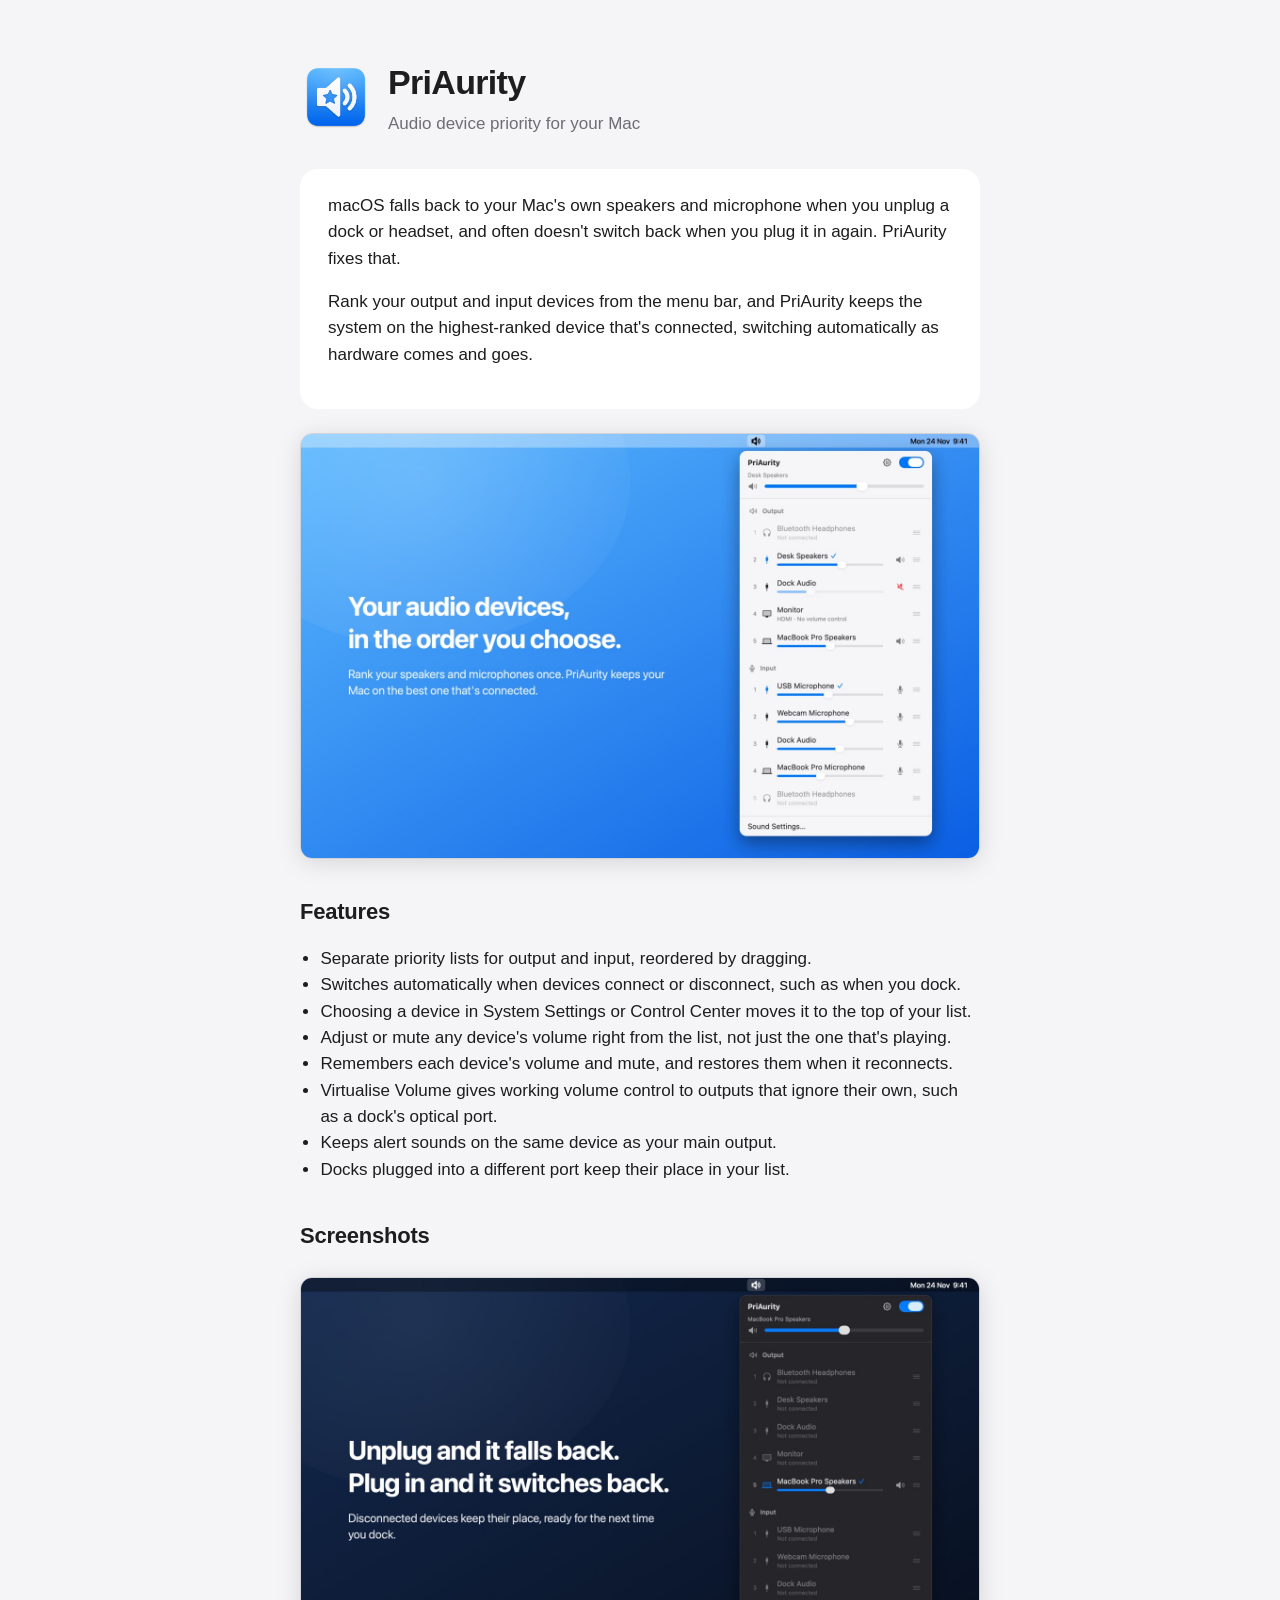
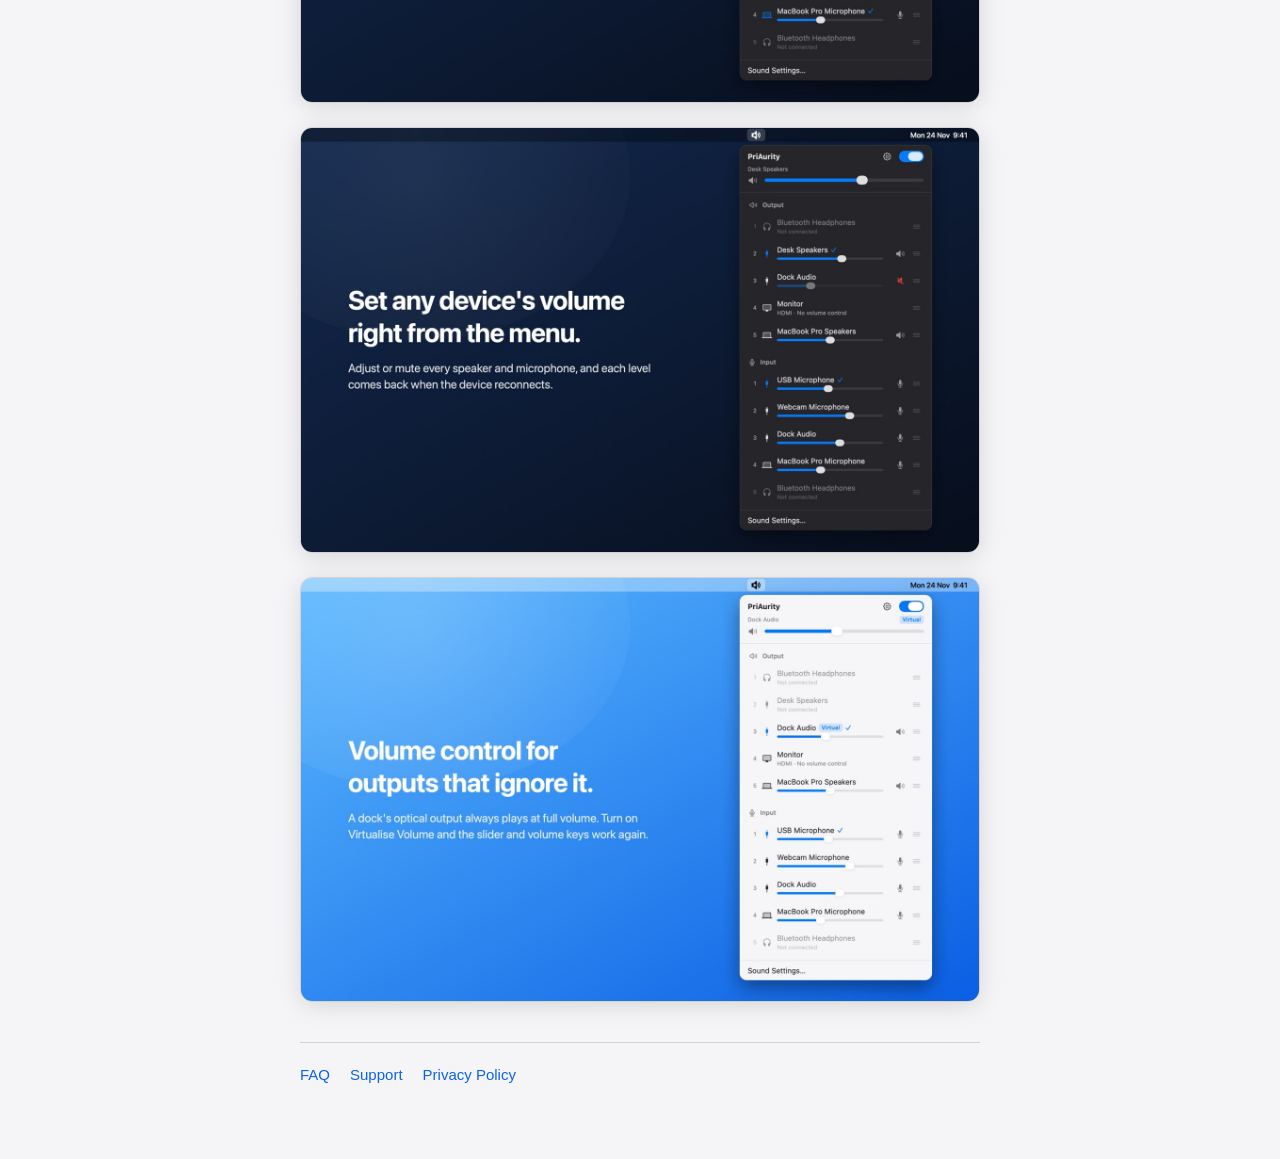
==== index.html @ cf870fe0 "Version the stylesheet link so browsers fetch the new styles" ====
<!doctype html>
<html lang="en">
<head>
  <meta charset="utf-8">
  <meta name="viewport" content="width=device-width, initial-scale=1">
  <title>PriAurity</title>
  <meta name="description" content="PriAurity keeps your preferred audio input and output devices selected on your Mac.">
  <link rel="icon" href="icon.png">
  <link rel="stylesheet" href="style.css?v=2">
</head>
<body>
<main>
  <header class="app">
    <img src="icon.png" alt="">
    <div>
      <h1>PriAurity</h1>
      <p>Audio device priority for your Mac</p>
    </div>
  </header>

  <div class="card">
    <p>macOS falls back to your Mac's own speakers and microphone when you unplug a dock or
      headset, and often doesn't switch back when you plug it in again. PriAurity fixes that.</p>
    <p>Rank your output and input devices from the menu bar, and PriAurity keeps the system on the
      highest-ranked device that's connected, switching automatically as hardware comes and goes.</p>
  </div>

  <figure class="shot">
    <img src="screenshots/1-priority.jpg" width="1440" height="900"
      alt="The PriAurity menu open from the menu bar, with ranked Output and Input lists. Desk Speakers are in use; disconnected Bluetooth Headphones keep their place at the top.">
  </figure>

  <h2>Features</h2>
  <ul>
    <li>Separate priority lists for output and input, reordered by dragging.</li>
    <li>Switches automatically when devices connect or disconnect, such as when you dock.</li>
    <li>Choosing a device in System Settings or Control Center moves it to the top of your list.</li>
    <li>Adjust or mute any device's volume right from the list, not just the one that's playing.</li>
    <li>Remembers each device's volume and mute, and restores them when it reconnects.</li>
    <li>Virtualise Volume gives working volume control to outputs that ignore their own, such as a
      dock's optical port.</li>
    <li>Keeps alert sounds on the same device as your main output.</li>
    <li>Docks plugged into a different port keep their place in your list.</li>
  </ul>

  <h2>Screenshots</h2>
  <figure class="shot">
    <img src="screenshots/2-dock.jpg" width="1440" height="900" loading="lazy"
      alt="The PriAurity menu after undocking: the dock's devices show as not connected and the MacBook's own speakers and microphone are in use.">
  </figure>
  <figure class="shot">
    <img src="screenshots/3-volume.jpg" width="1440" height="900" loading="lazy"
      alt="The PriAurity menu showing a volume slider and mute button for every speaker and microphone, with one device muted.">
  </figure>
  <figure class="shot">
    <img src="screenshots/4-virtual.jpg" width="1440" height="900" loading="lazy"
      alt="The PriAurity menu with Dock Audio as the output, marked Virtual, with working volume sliders.">
  </figure>

  <nav>
    <a href="faq/">FAQ</a>
    <a href="support/">Support</a>
    <a href="privacy/">Privacy Policy</a>
  </nav>
</main>
</body>
</html>
---- style.css ----
:root {
  --bg: #f5f5f7;
  --card: #ffffff;
  --text: #1d1d1f;
  --muted: #6e6e73;
  --accent: #0a63eb;
  --rule: #d2d2d7;
}
@media (prefers-color-scheme: dark) {
  :root {
    --bg: #111113;
    --card: #1c1c1e;
    --text: #f5f5f7;
    --muted: #a1a1a6;
    --accent: #4fb2ff;
    --rule: #38383a;
  }
}
* { box-sizing: border-box; }
body {
  margin: 0;
  background: var(--bg);
  color: var(--text);
  font: 17px/1.55 -apple-system, BlinkMacSystemFont, "SF Pro Text", "Helvetica Neue", Arial, sans-serif;
}
main { max-width: 720px; margin: 0 auto; padding: 56px 20px 72px; }
header.app { display: flex; align-items: center; gap: 16px; margin-bottom: 32px; }
header.app img { width: 72px; height: 72px; }
header.app h1 { margin: 0; font-size: 34px; letter-spacing: -0.02em; }
header.app p { margin: 2px 0 0; color: var(--muted); }
h2 { font-size: 22px; margin: 36px 0 8px; letter-spacing: -0.01em; }
h3 { font-size: 17px; margin: 24px 0 4px; }
p, li { color: var(--text); }
.muted { color: var(--muted); }
a { color: var(--accent); text-decoration: none; }
a:hover { text-decoration: underline; }
.card { background: var(--card); border-radius: 18px; padding: 24px 28px; margin: 20px 0; }
.card > :first-child { margin-top: 0; }
nav { display: flex; gap: 20px; margin-top: 40px; padding-top: 20px; border-top: 1px solid var(--rule); font-size: 15px; }
ul { padding-left: 1.2em; }
.button {
  display: inline-block; background: var(--accent); color: #fff; padding: 10px 18px;
  border-radius: 999px; font-weight: 600;
}
.button:hover { text-decoration: none; opacity: 0.9; }
details {
  background: var(--card); border-radius: 14px; margin: 10px 0; padding: 0 20px;
}
summary {
  cursor: pointer; font-weight: 600; padding: 16px 0; list-style: none; position: relative; padding-right: 28px;
}
summary::-webkit-details-marker { display: none; }
summary::after {
  content: "+"; position: absolute; right: 0; top: 50%; transform: translateY(-50%);
  color: var(--muted); font-size: 22px; font-weight: 400;
}
details[open] summary::after { content: "−"; }
details > p:last-child { padding-bottom: 16px; margin-bottom: 0; }
details > p:first-of-type { margin-top: 0; }
code { font: 14px ui-monospace, SFMono-Regular, Menlo, monospace; background: var(--bg); padding: 2px 6px; border-radius: 6px; }
figure.shot { margin: 24px 0; }
figure.shot img {
  display: block; width: 100%; height: auto; border-radius: 12px;
  border: 1px solid var(--rule); box-shadow: 0 4px 24px rgba(0, 0, 0, 0.12);
}
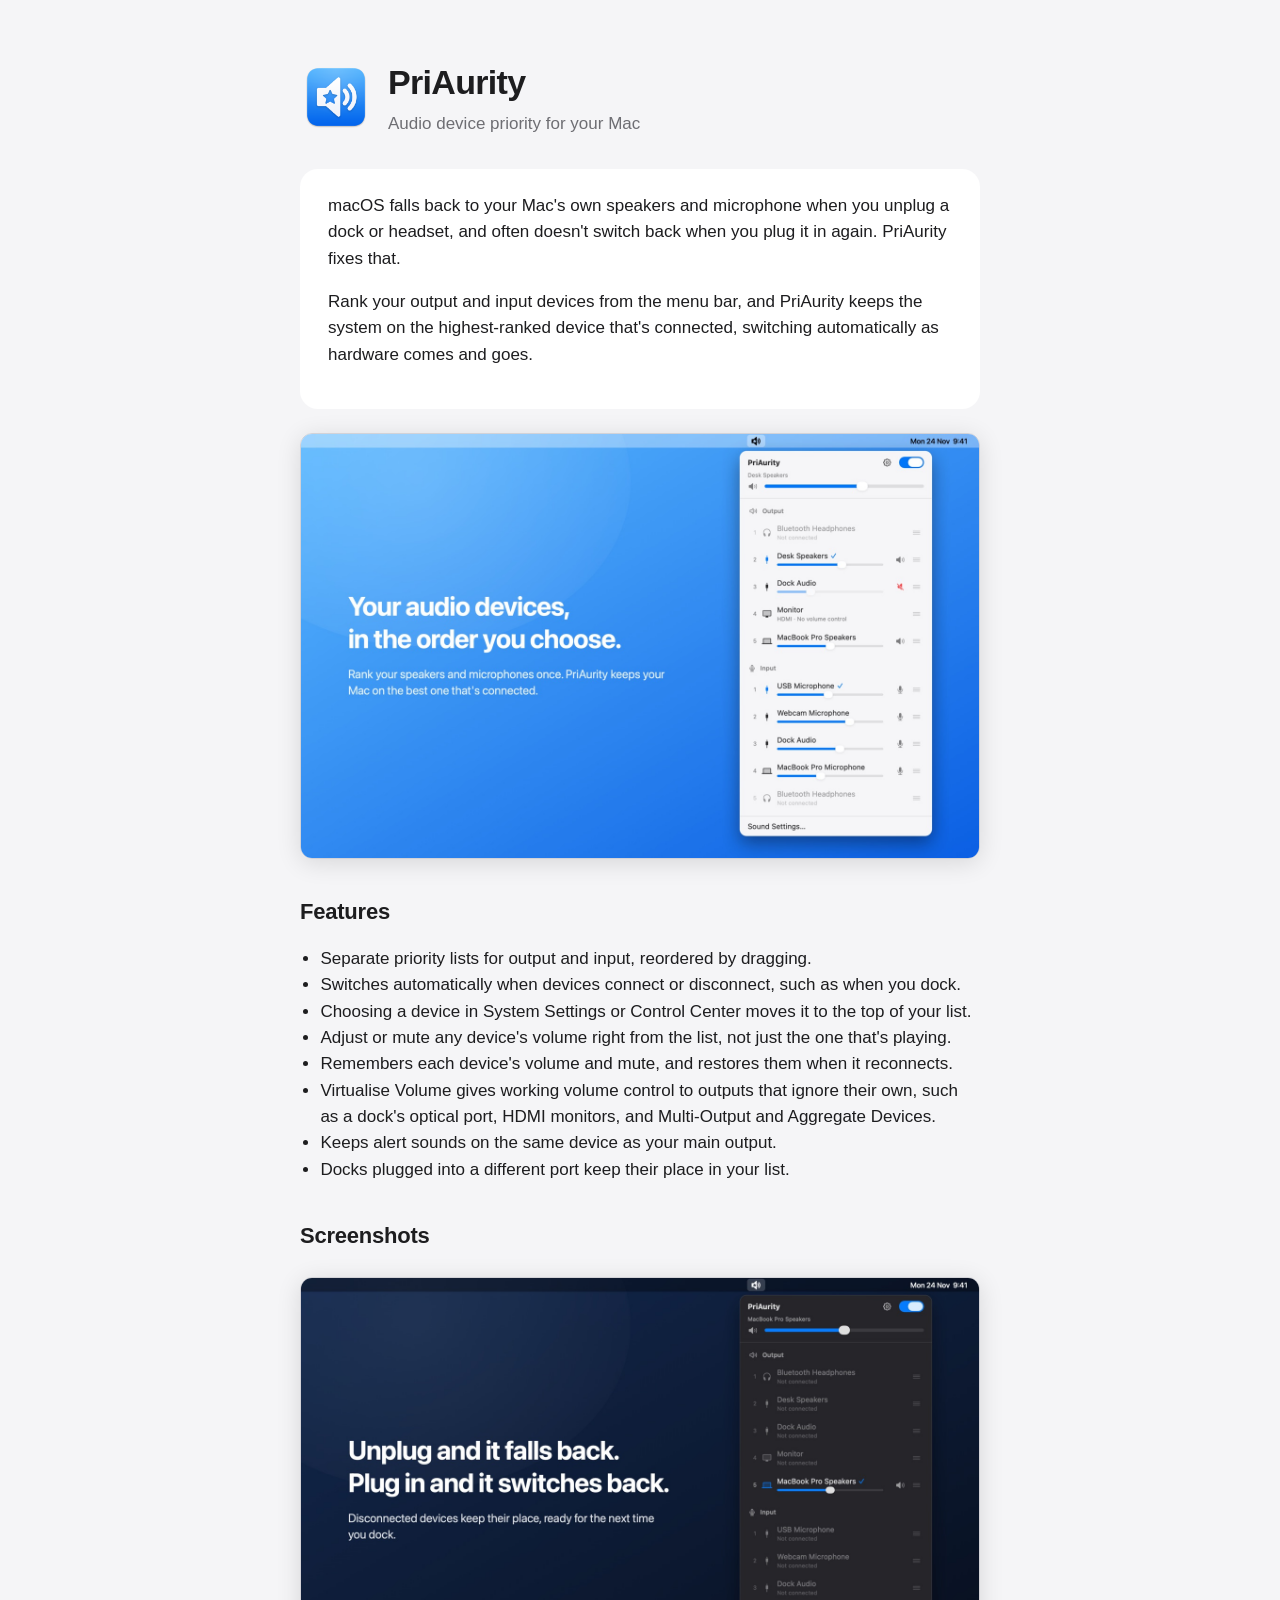
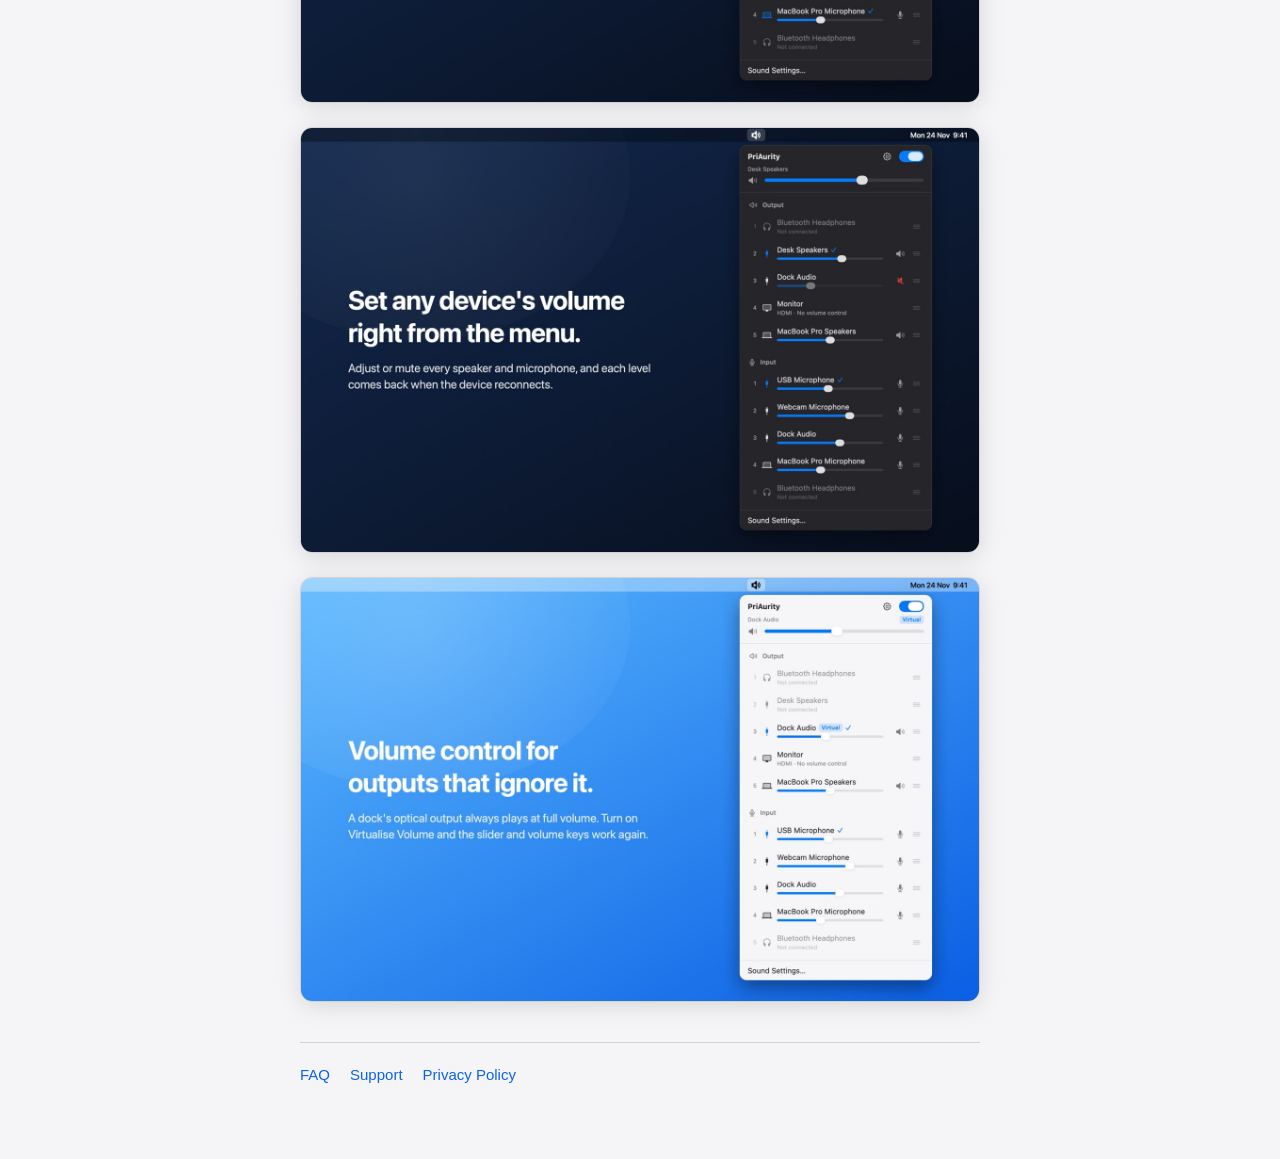
==== commit ecbf5dea: "Home page: Virtualise Volume covers monitors and aggregate devices" ====
--- a/index.html
+++ b/index.html
@@ -38,7 +38,7 @@
     <li>Adjust or mute any device's volume right from the list, not just the one that's playing.</li>
     <li>Remembers each device's volume and mute, and restores them when it reconnects.</li>
     <li>Virtualise Volume gives working volume control to outputs that ignore their own, such as a
-      dock's optical port.</li>
+      dock's optical port, HDMI monitors, and Multi-Output and Aggregate Devices.</li>
     <li>Keeps alert sounds on the same device as your main output.</li>
     <li>Docks plugged into a different port keep their place in your list.</li>
   </ul>
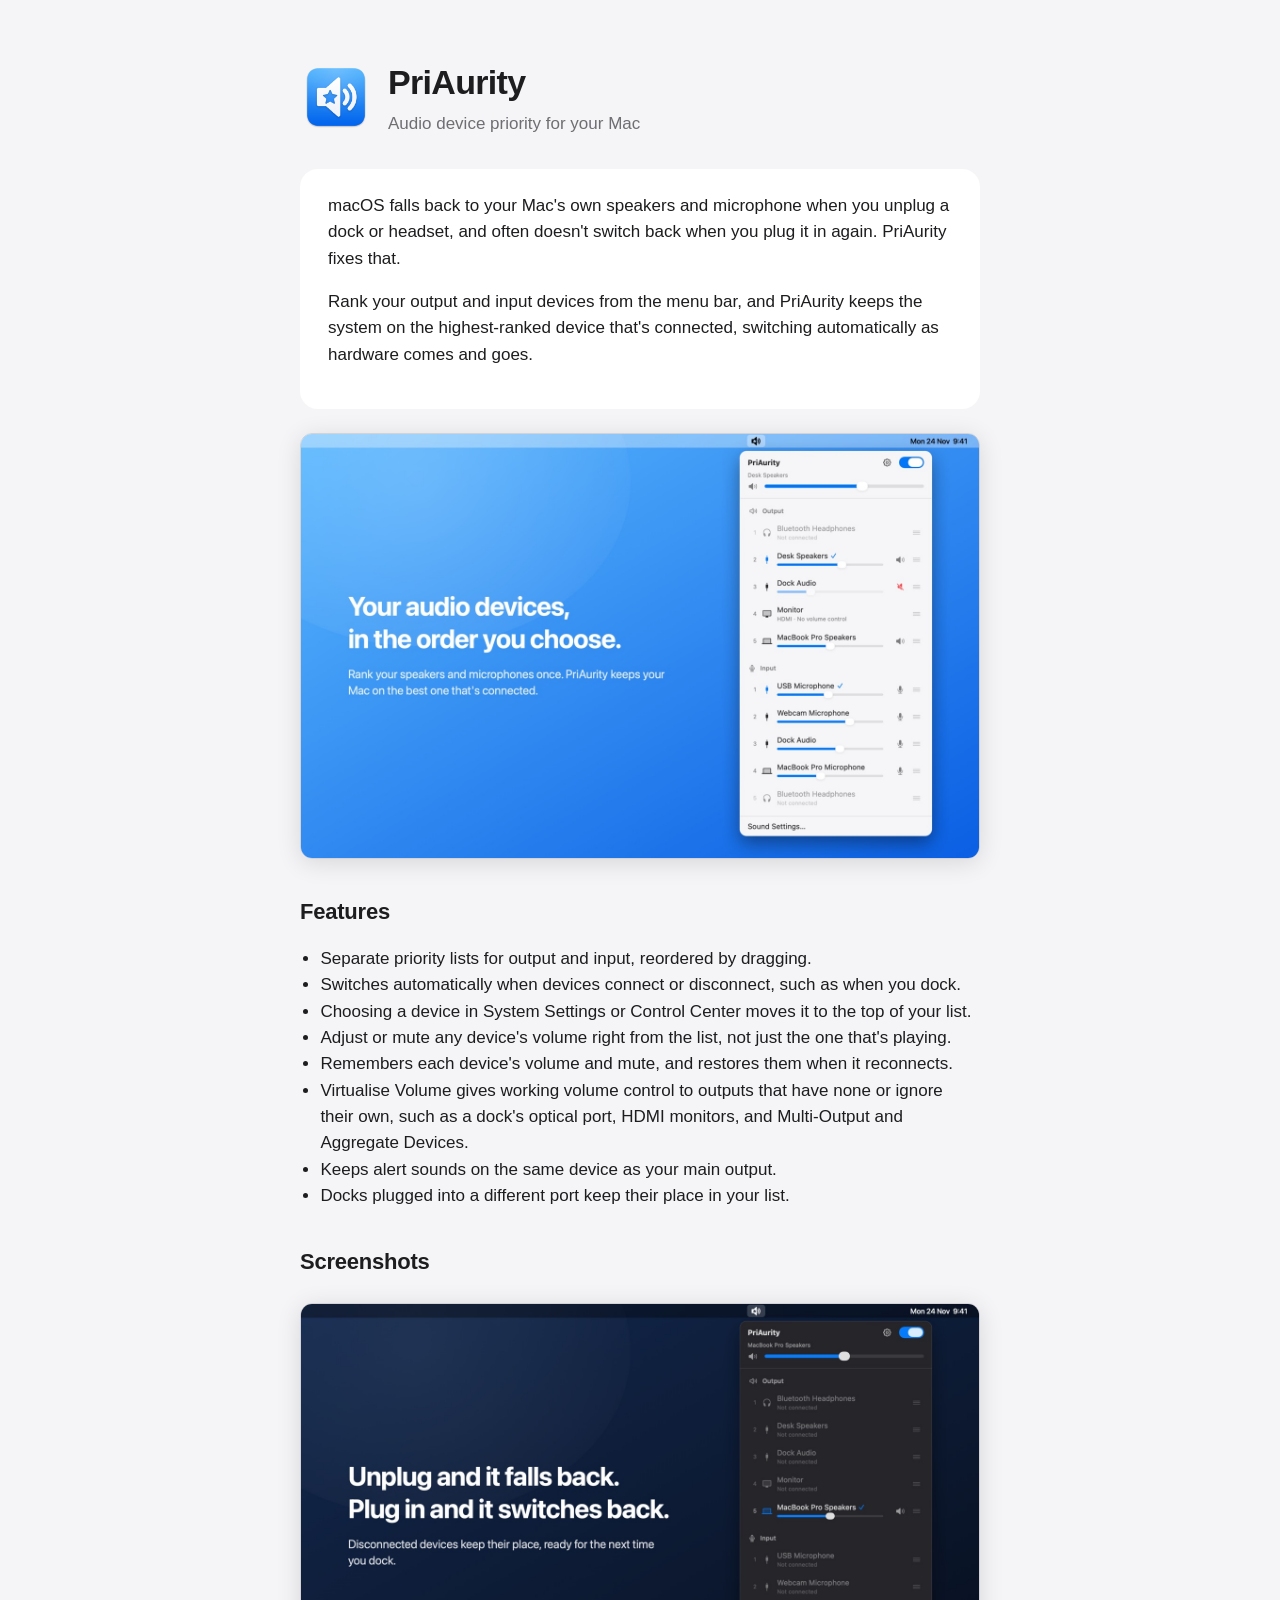
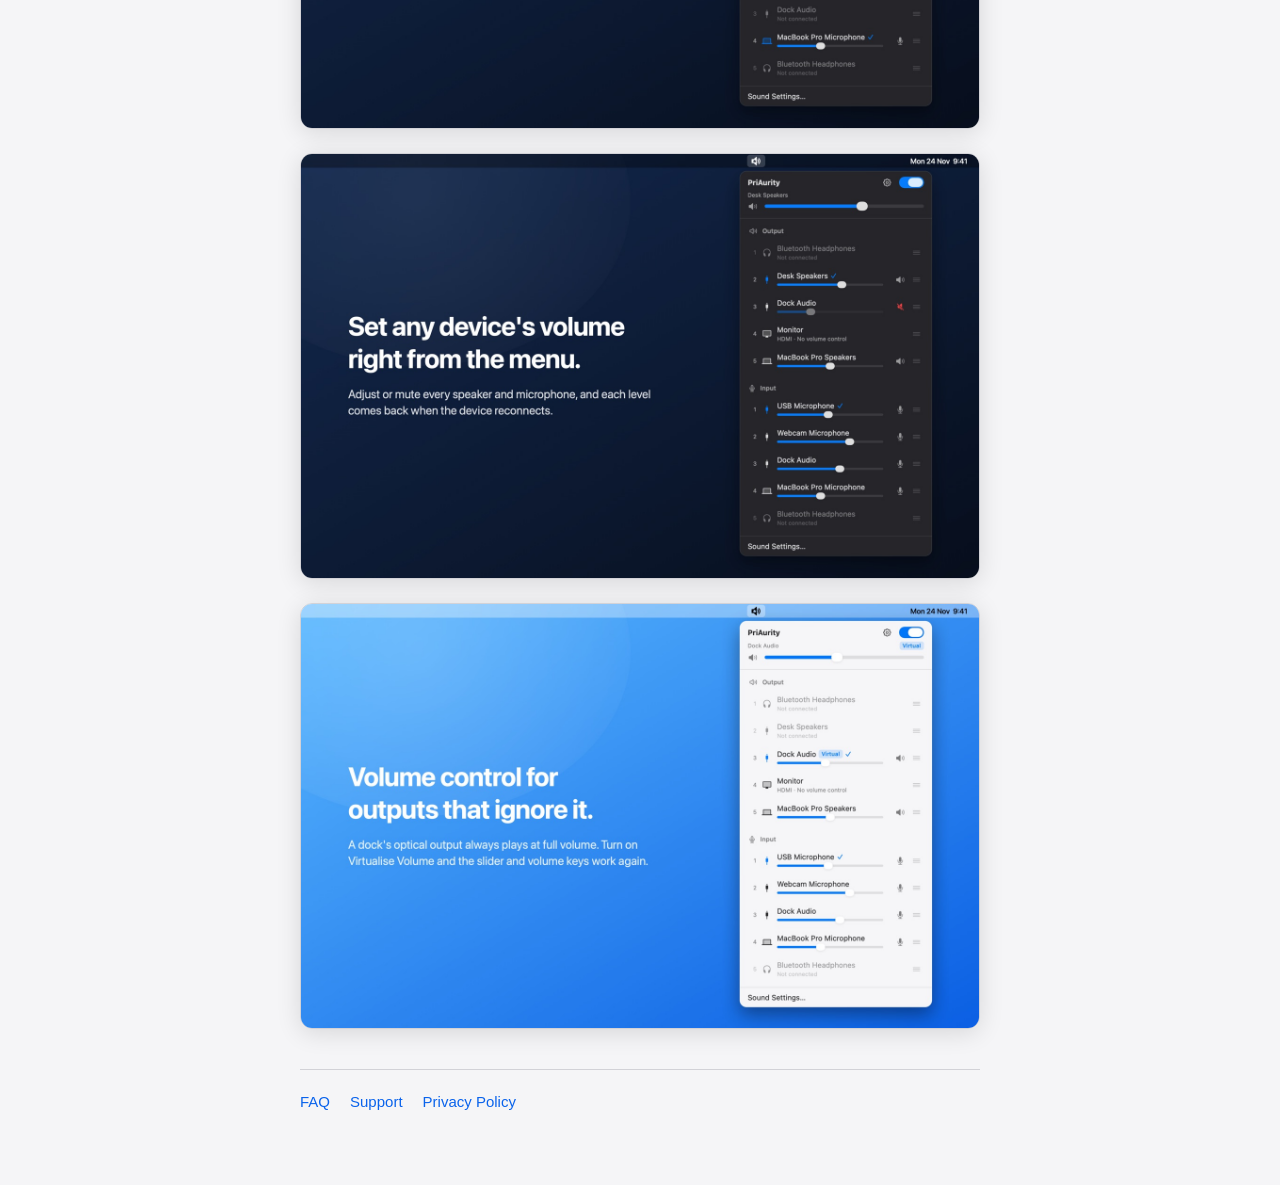
==== commit 5a4a03bd: "Home page: 'have none or ignore their own'" ====
--- a/index.html
+++ b/index.html
@@ -37,7 +37,7 @@
     <li>Choosing a device in System Settings or Control Center moves it to the top of your list.</li>
     <li>Adjust or mute any device's volume right from the list, not just the one that's playing.</li>
     <li>Remembers each device's volume and mute, and restores them when it reconnects.</li>
-    <li>Virtualise Volume gives working volume control to outputs that ignore their own, such as a
+    <li>Virtualise Volume gives working volume control to outputs that have none or ignore their own, such as a
       dock's optical port, HDMI monitors, and Multi-Output and Aggregate Devices.</li>
     <li>Keeps alert sounds on the same device as your main output.</li>
     <li>Docks plugged into a different port keep their place in your list.</li>
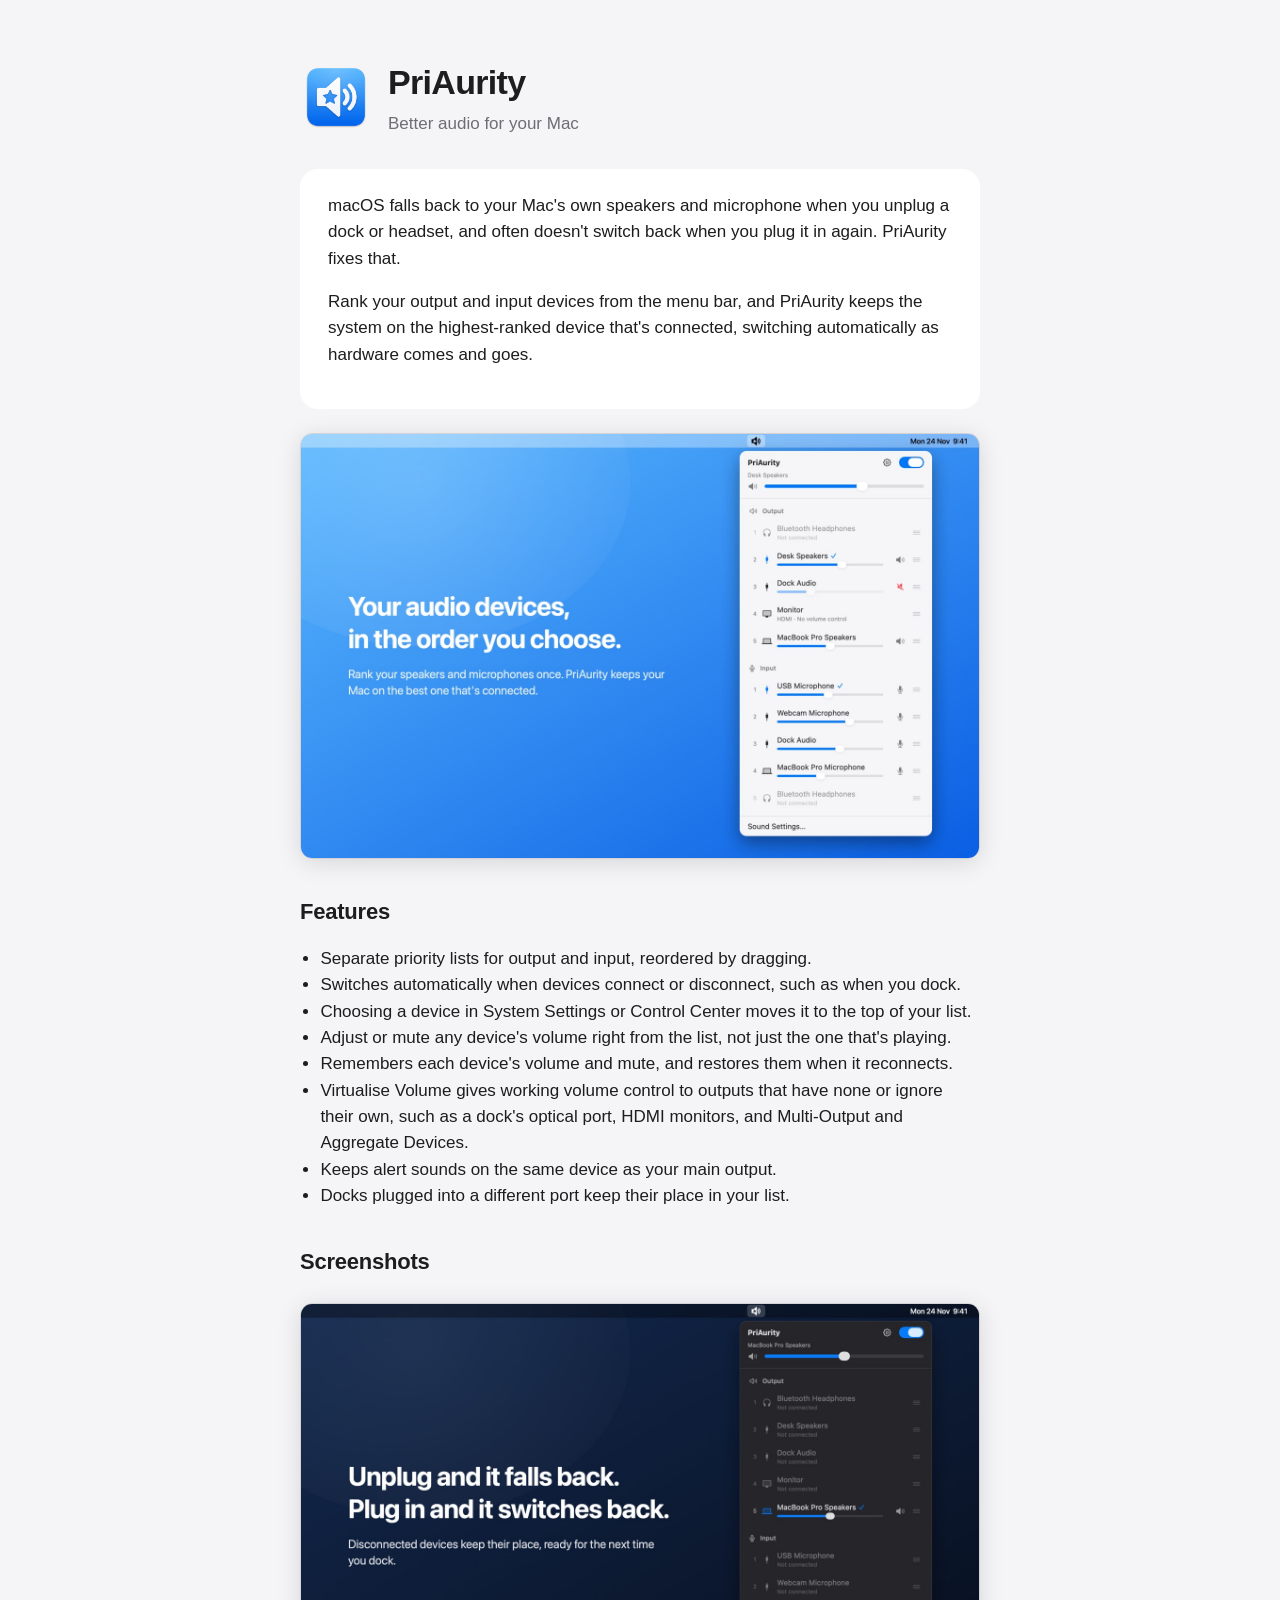
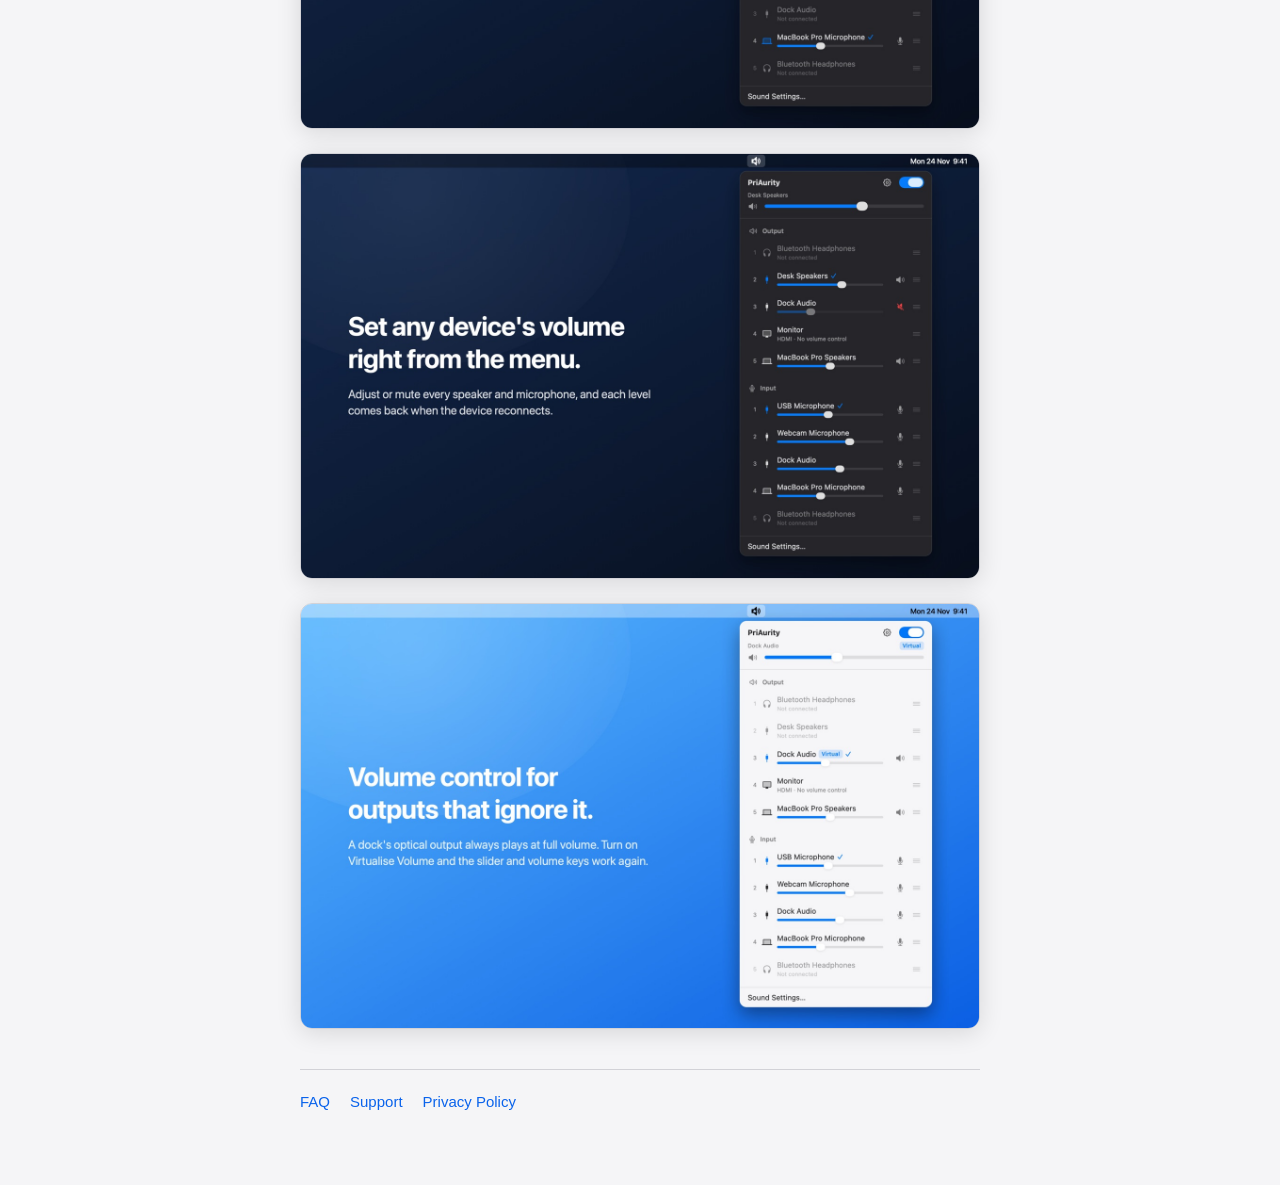
==== commit 164dbc9d: "Home page: 'Better audio for your Mac'" ====
--- a/index.html
+++ b/index.html
@@ -14,7 +14,7 @@
     <img src="icon.png" alt="">
     <div>
       <h1>PriAurity</h1>
-      <p>Audio device priority for your Mac</p>
+      <p>Better audio for your Mac</p>
     </div>
   </header>
 
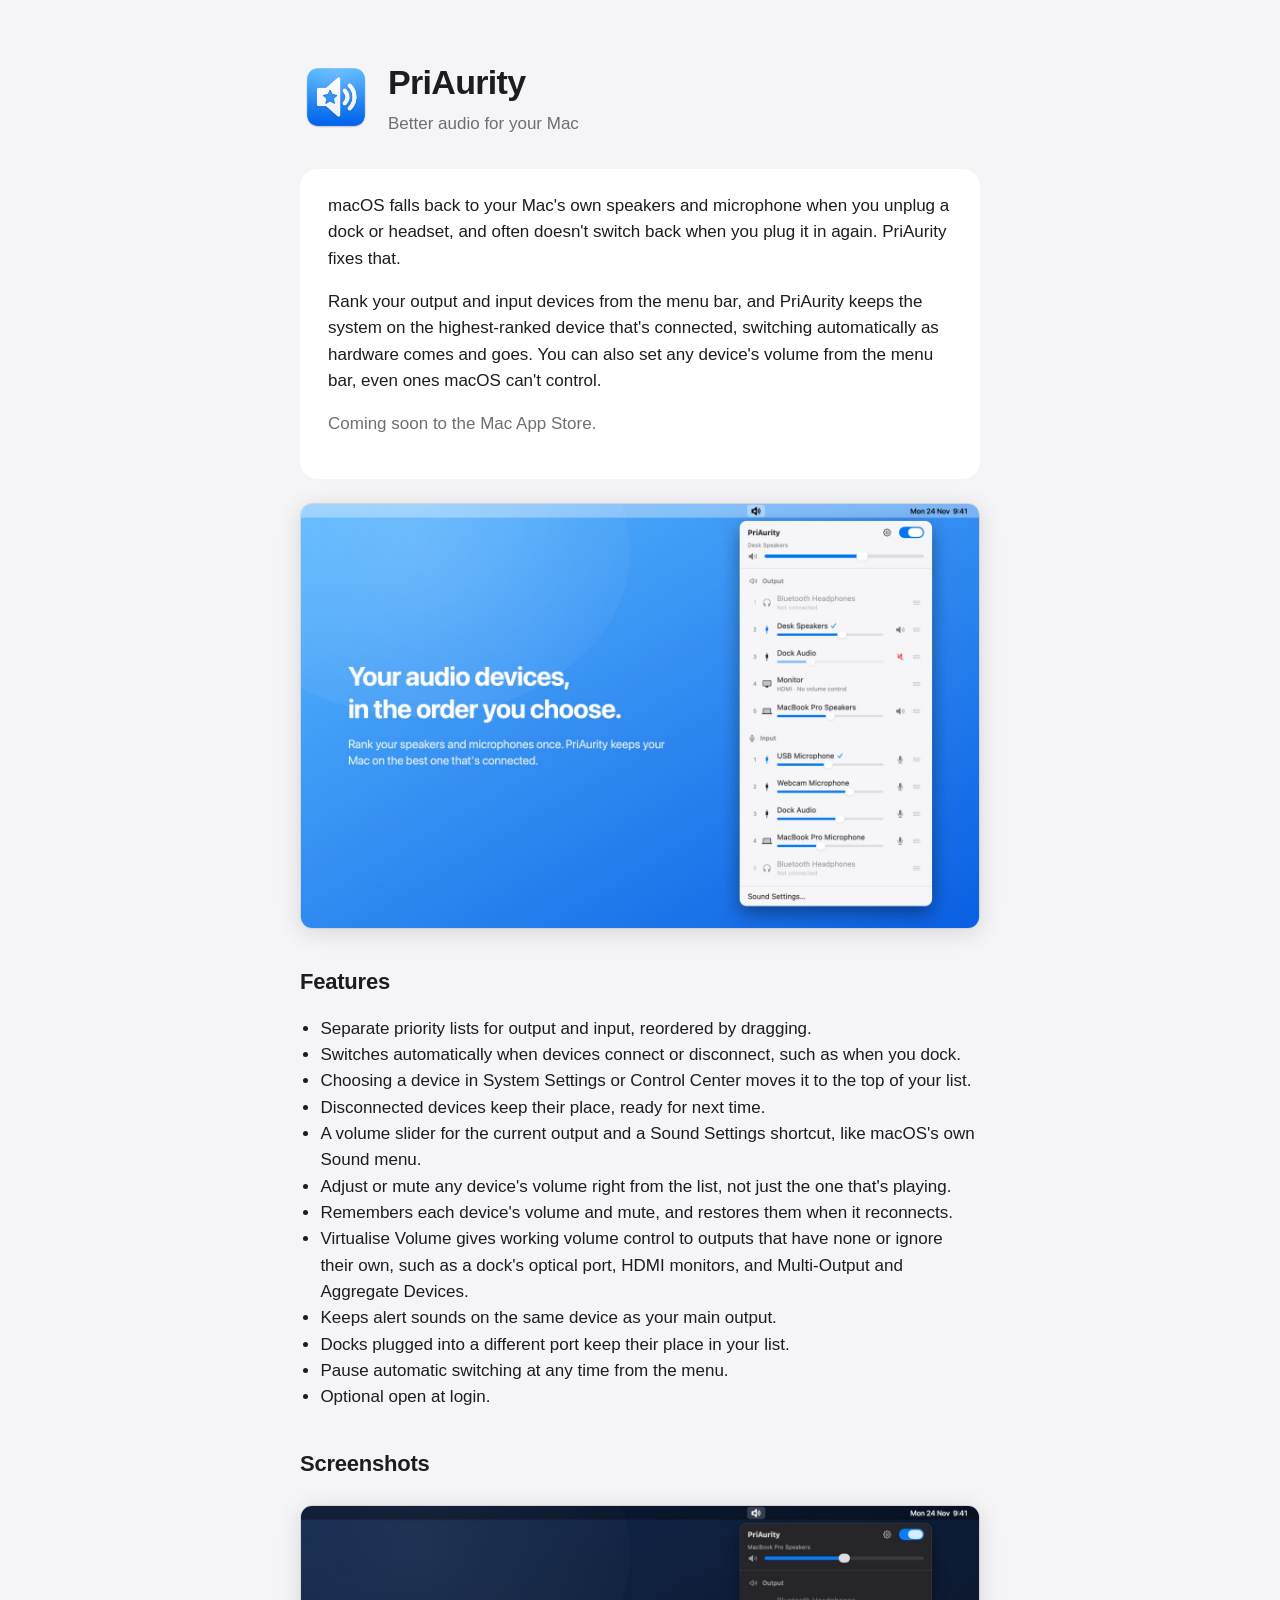
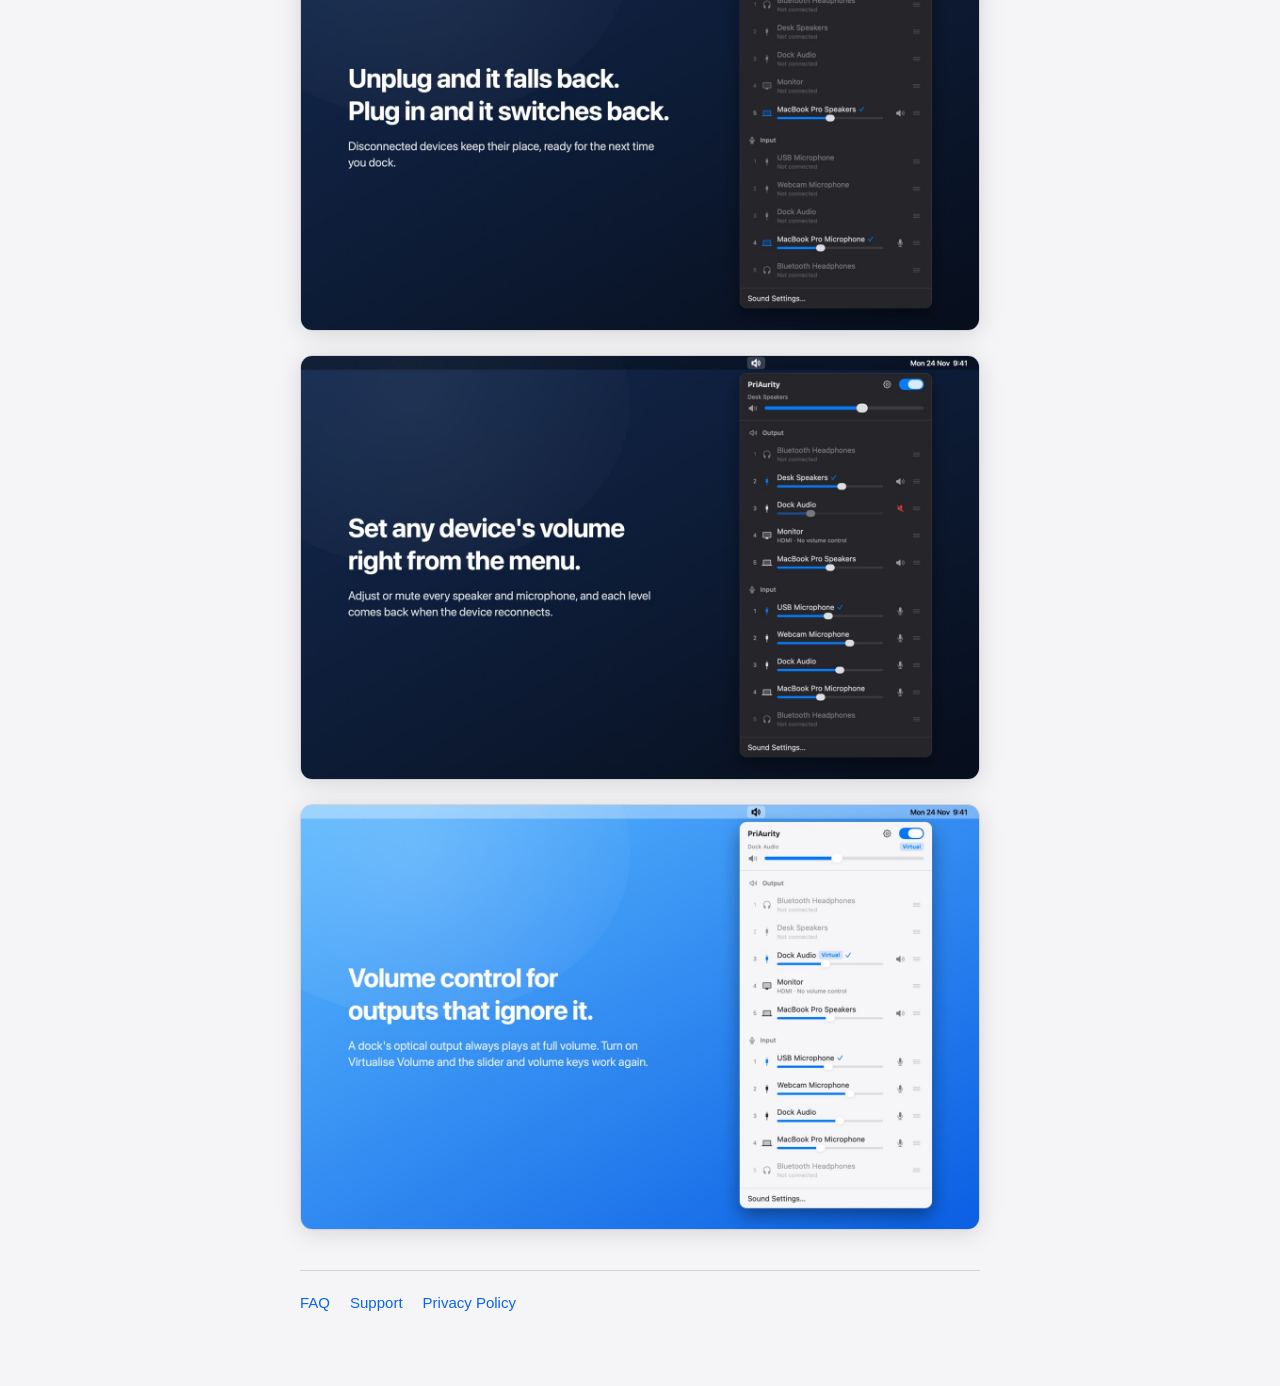
==== commit e4049dd9: "Site: match the App Store listing (name, features, settings in the cog menu)" ====
--- a/index.html
+++ b/index.html
@@ -3,8 +3,8 @@
 <head>
   <meta charset="utf-8">
   <meta name="viewport" content="width=device-width, initial-scale=1">
-  <title>PriAurity</title>
-  <meta name="description" content="PriAurity keeps your preferred audio input and output devices selected on your Mac.">
+  <title>PriAurity: Better Audio for your Mac</title>
+  <meta name="description" content="Your Mac switches to your favourite speakers and mic whenever you dock, plug in or unplug. Set any device's volume from the menu bar, even ones macOS can't control.">
   <link rel="icon" href="icon.png">
   <link rel="stylesheet" href="style.css?v=2">
 </head>
@@ -22,7 +22,9 @@
     <p>macOS falls back to your Mac's own speakers and microphone when you unplug a dock or
       headset, and often doesn't switch back when you plug it in again. PriAurity fixes that.</p>
     <p>Rank your output and input devices from the menu bar, and PriAurity keeps the system on the
-      highest-ranked device that's connected, switching automatically as hardware comes and goes.</p>
+      highest-ranked device that's connected, switching automatically as hardware comes and goes.
+      You can also set any device's volume from the menu bar, even ones macOS can't control.</p>
+    <p class="muted">Coming soon to the Mac App Store.</p>
   </div>
 
   <figure class="shot">
@@ -35,12 +37,17 @@
     <li>Separate priority lists for output and input, reordered by dragging.</li>
     <li>Switches automatically when devices connect or disconnect, such as when you dock.</li>
     <li>Choosing a device in System Settings or Control Center moves it to the top of your list.</li>
+    <li>Disconnected devices keep their place, ready for next time.</li>
+    <li>A volume slider for the current output and a Sound Settings shortcut, like macOS's own Sound
+      menu.</li>
     <li>Adjust or mute any device's volume right from the list, not just the one that's playing.</li>
     <li>Remembers each device's volume and mute, and restores them when it reconnects.</li>
     <li>Virtualise Volume gives working volume control to outputs that have none or ignore their own, such as a
       dock's optical port, HDMI monitors, and Multi-Output and Aggregate Devices.</li>
     <li>Keeps alert sounds on the same device as your main output.</li>
     <li>Docks plugged into a different port keep their place in your list.</li>
+    <li>Pause automatic switching at any time from the menu.</li>
+    <li>Optional open at login.</li>
   </ul>
 
   <h2>Screenshots</h2>
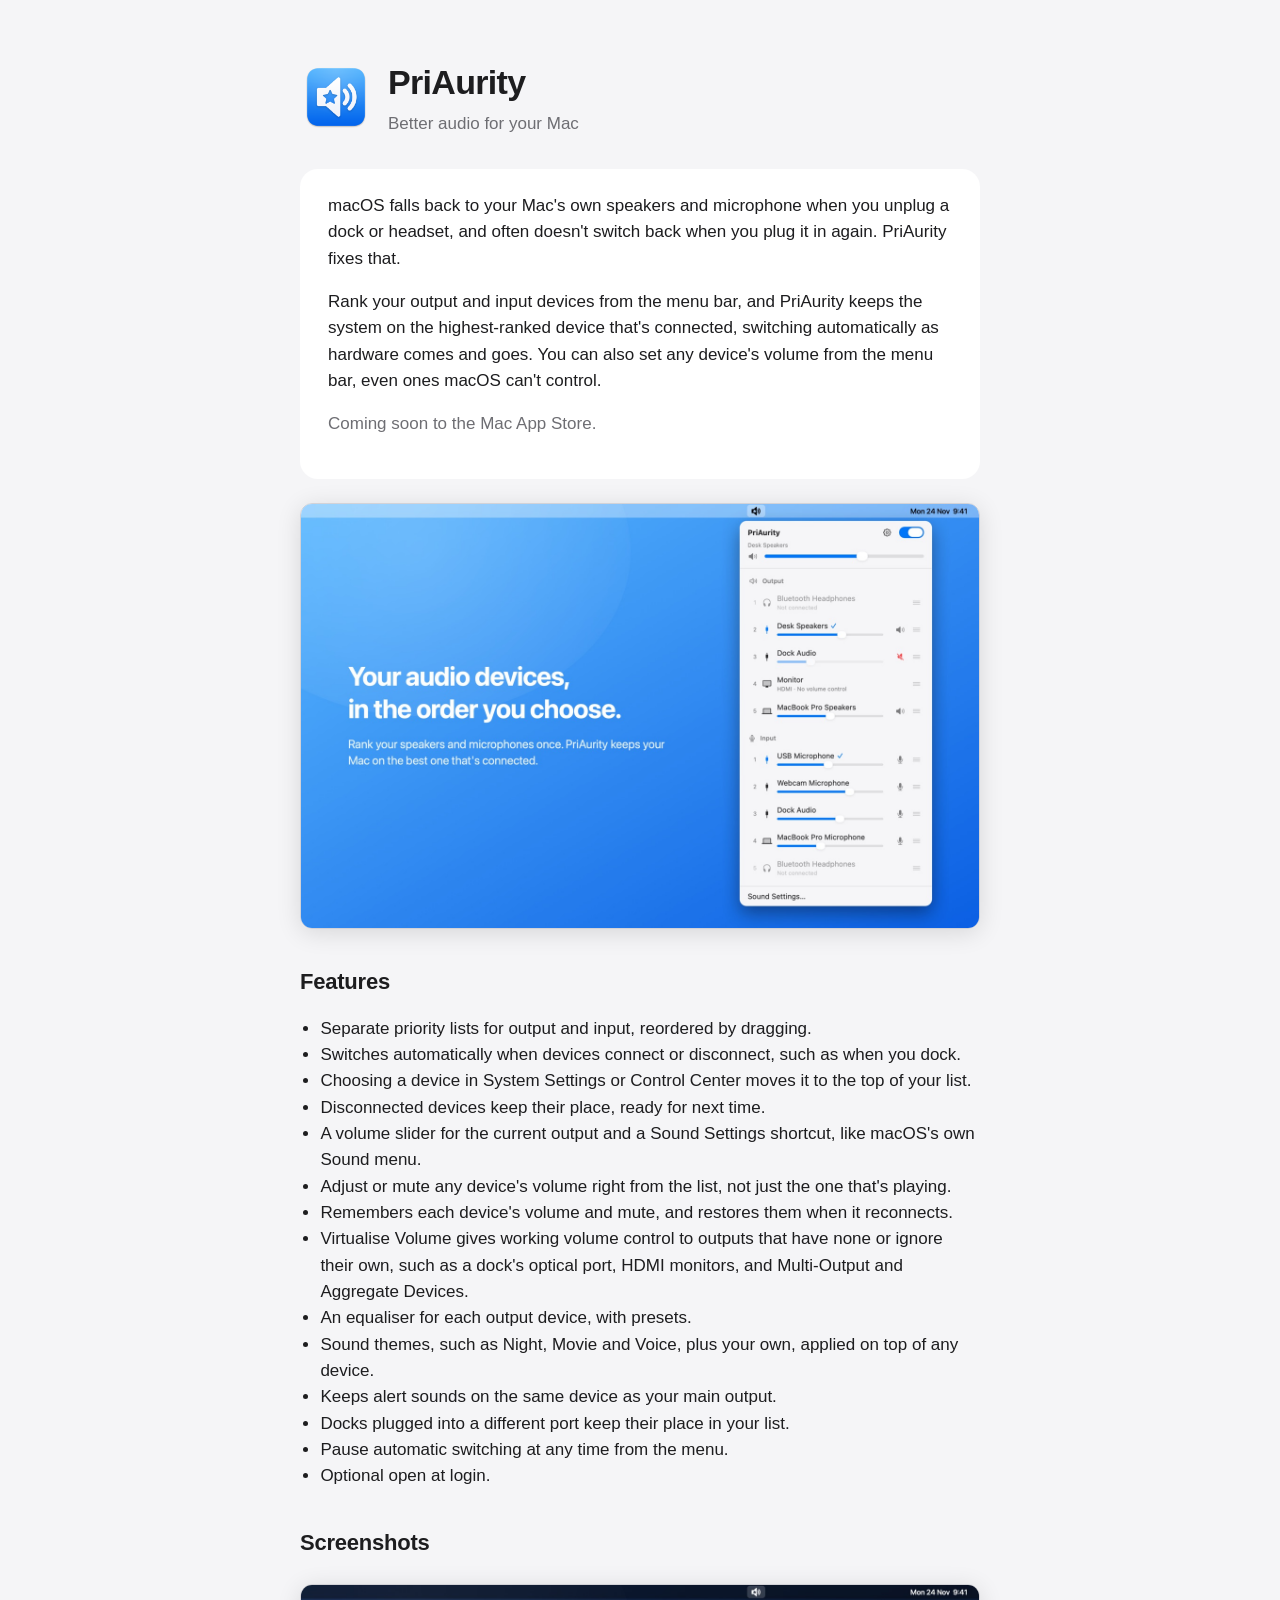
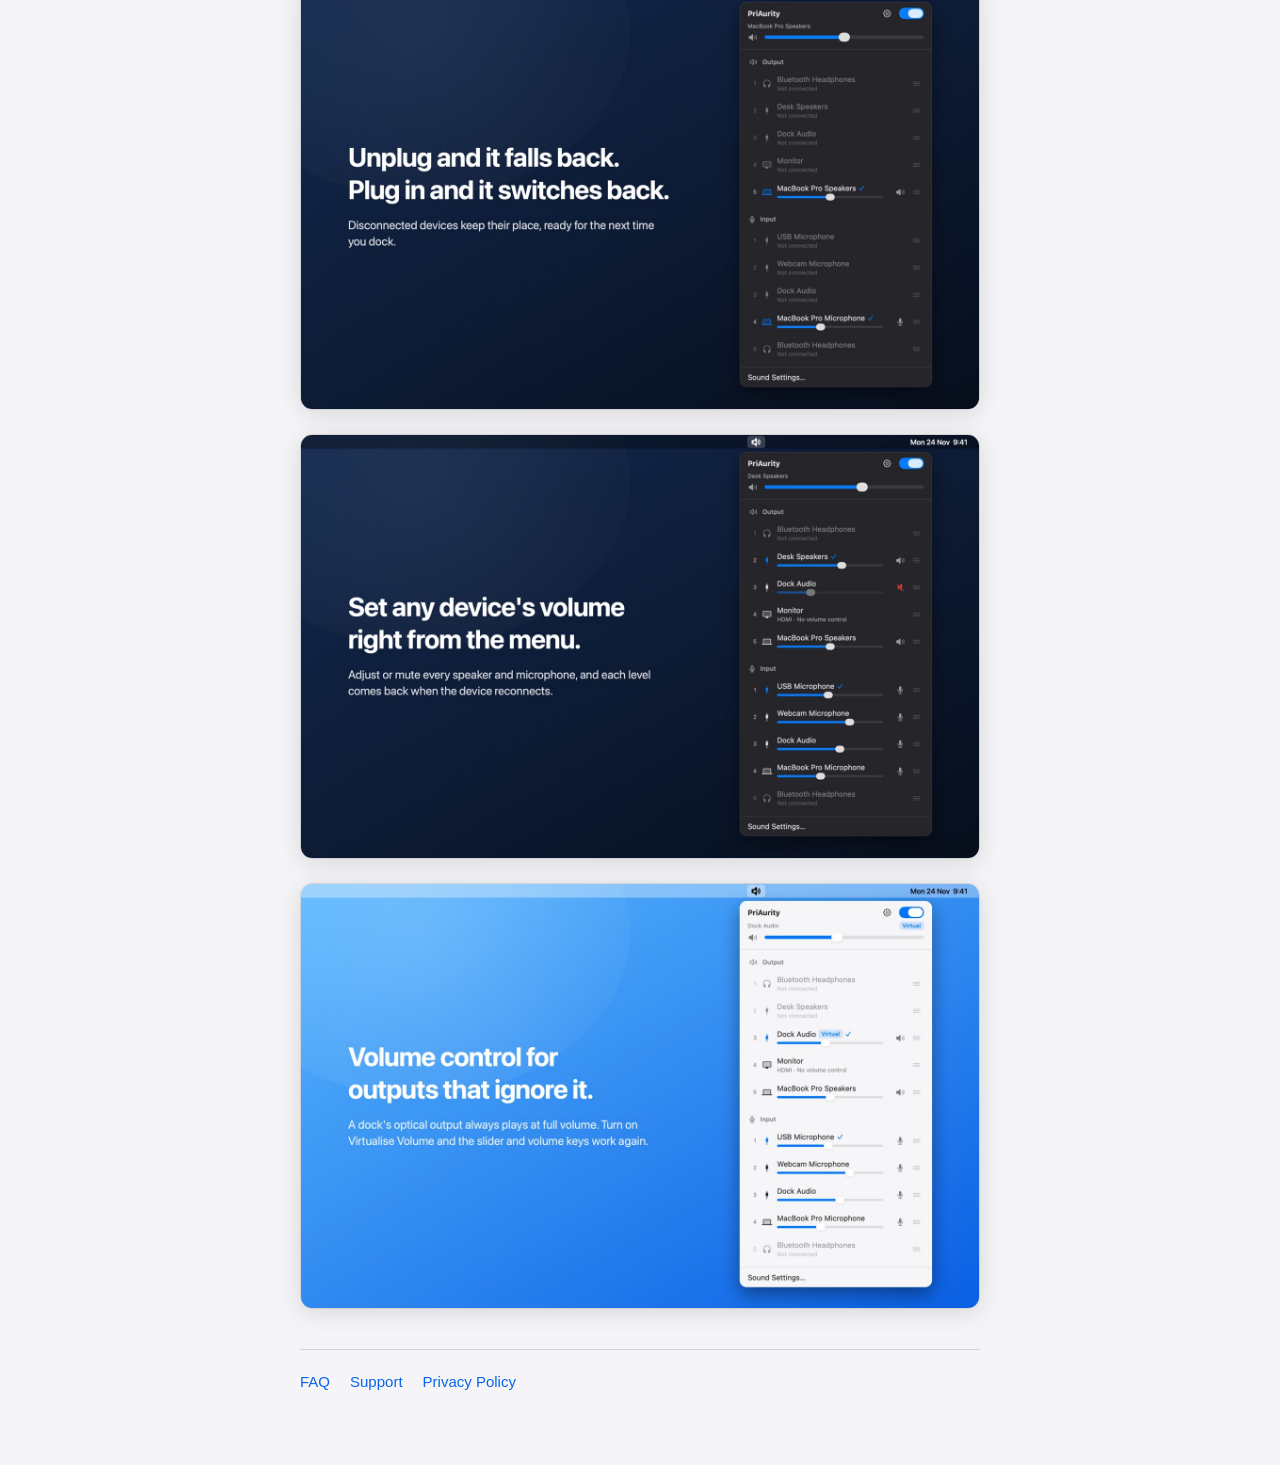
==== commit fbfee7ca: "Site: equaliser and sound themes" ====
--- a/index.html
+++ b/index.html
@@ -44,6 +44,8 @@
     <li>Remembers each device's volume and mute, and restores them when it reconnects.</li>
     <li>Virtualise Volume gives working volume control to outputs that have none or ignore their own, such as a
       dock's optical port, HDMI monitors, and Multi-Output and Aggregate Devices.</li>
+    <li>An equaliser for each output device, with presets.</li>
+    <li>Sound themes, such as Night, Movie and Voice, plus your own, applied on top of any device.</li>
     <li>Keeps alert sounds on the same device as your main output.</li>
     <li>Docks plugged into a different port keep their place in your list.</li>
     <li>Pause automatic switching at any time from the menu.</li>
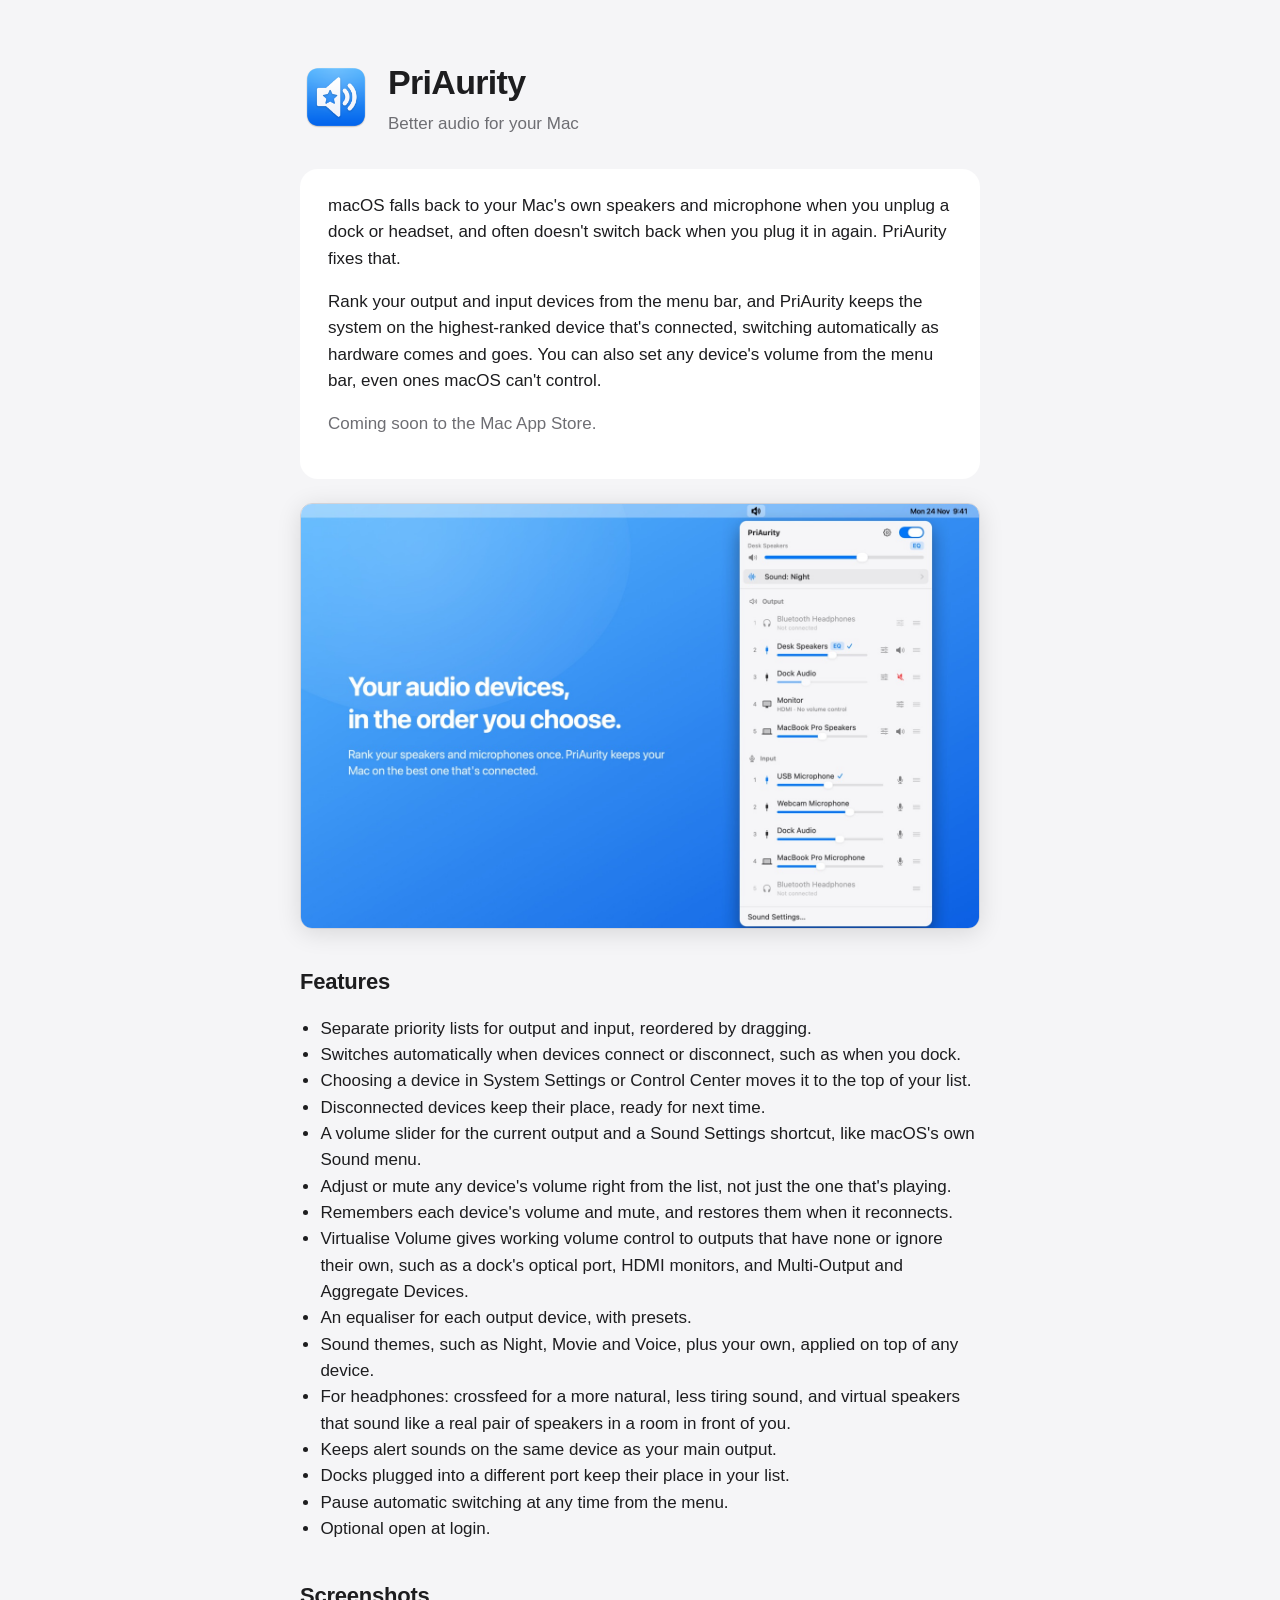
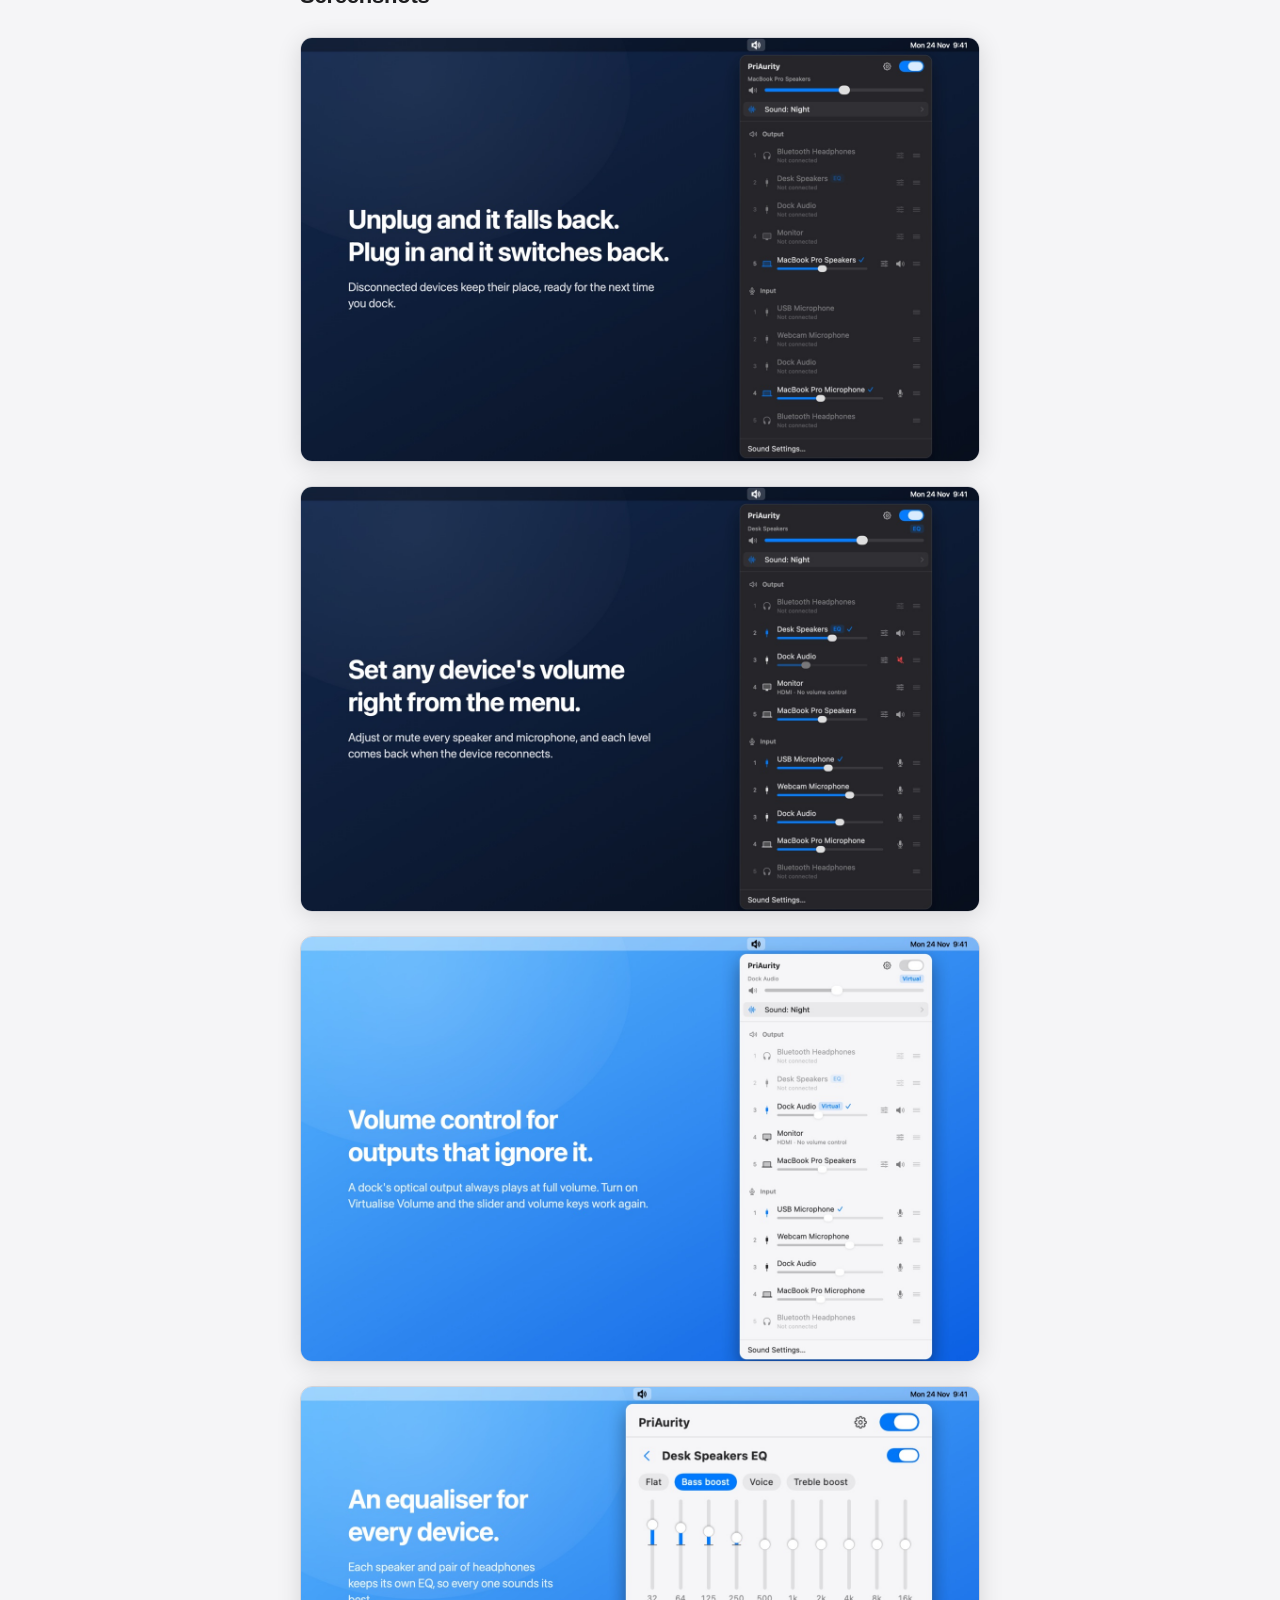
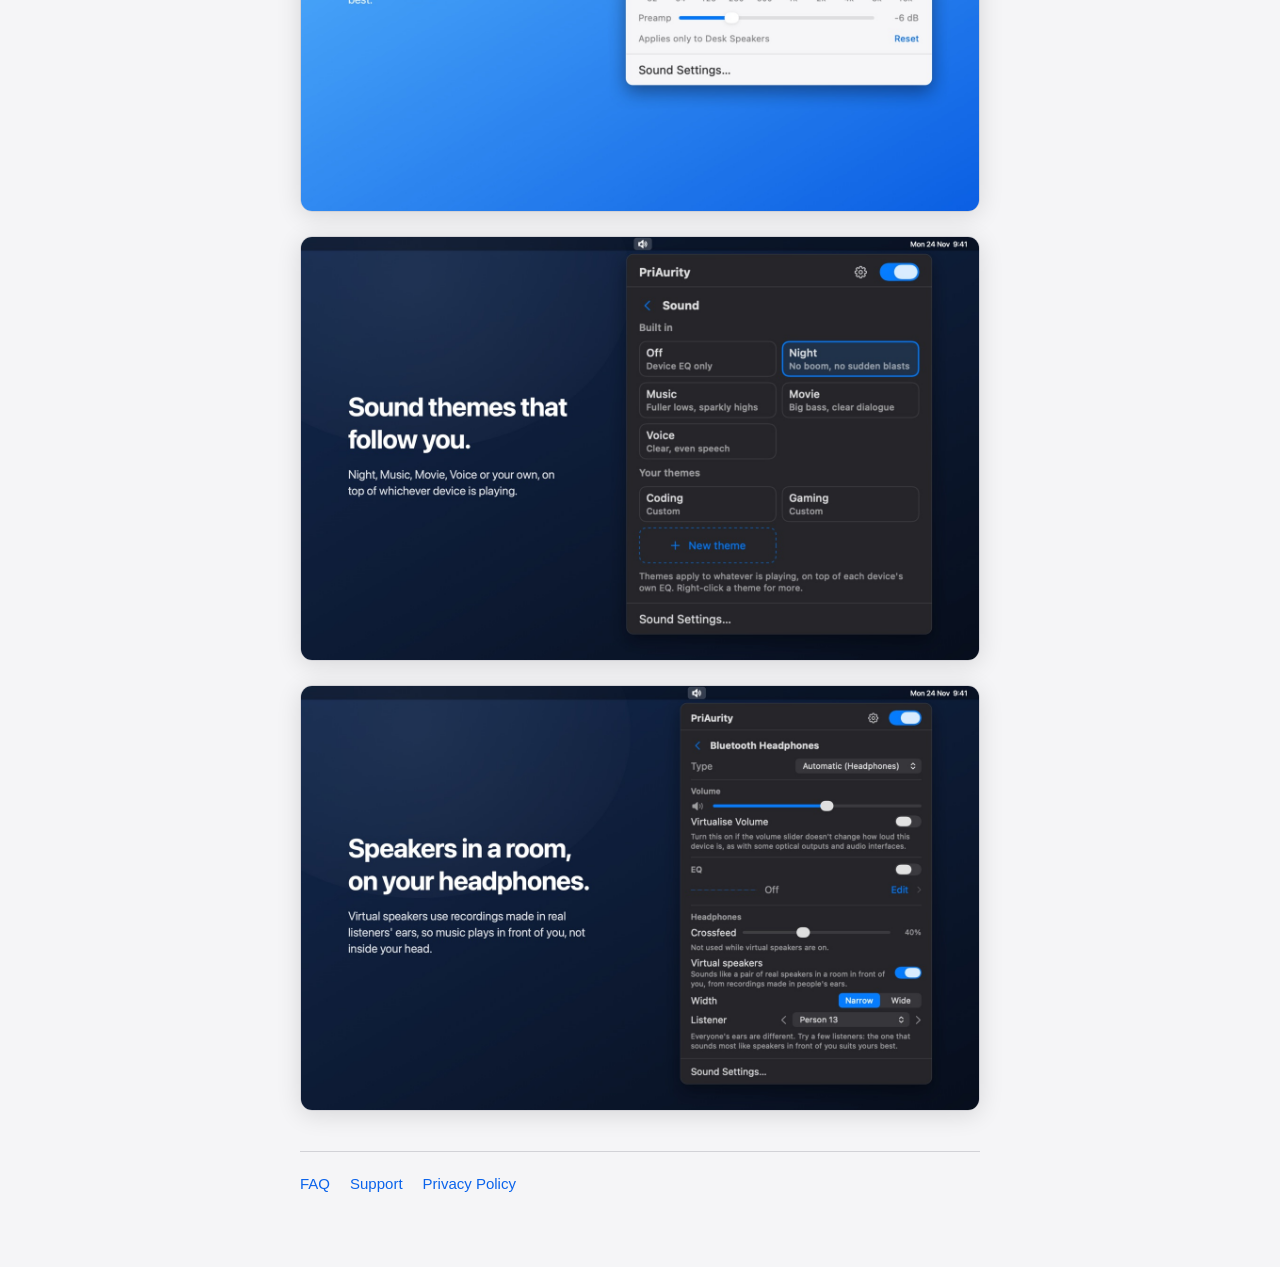
==== commit 0d73b0af: "Site: refreshed screenshots, EQ, themes and virtual speakers" ====
--- a/index.html
+++ b/index.html
@@ -46,6 +46,8 @@
       dock's optical port, HDMI monitors, and Multi-Output and Aggregate Devices.</li>
     <li>An equaliser for each output device, with presets.</li>
     <li>Sound themes, such as Night, Movie and Voice, plus your own, applied on top of any device.</li>
+    <li>For headphones: crossfeed for a more natural, less tiring sound, and virtual speakers that
+      sound like a real pair of speakers in a room in front of you.</li>
     <li>Keeps alert sounds on the same device as your main output.</li>
     <li>Docks plugged into a different port keep their place in your list.</li>
     <li>Pause automatic switching at any time from the menu.</li>
@@ -65,6 +67,18 @@
     <img src="screenshots/4-virtual.jpg" width="1440" height="900" loading="lazy"
       alt="The PriAurity menu with Dock Audio as the output, marked Virtual, with working volume sliders.">
   </figure>
+  <figure class="shot">
+    <img src="screenshots/5-eq.jpg" width="1440" height="900" loading="lazy"
+      alt="The Desk Speakers EQ panel with the Bass boost preset and ten band sliders from 32 Hz to 16 kHz.">
+  </figure>
+  <figure class="shot">
+    <img src="screenshots/6-themes.jpg" width="1440" height="900" loading="lazy"
+      alt="The Sound panel with built-in themes Off, Night, Music, Movie and Voice, two custom themes and a New theme button.">
+  </figure>
+  <figure class="shot">
+    <img src="screenshots/7-speakers.jpg" width="1440" height="900" loading="lazy"
+      alt="Device settings for Bluetooth Headphones with virtual speakers on, Narrow width and Person 13 as the listener.">
+  </figure>
 
   <nav>
     <a href="faq/">FAQ</a>
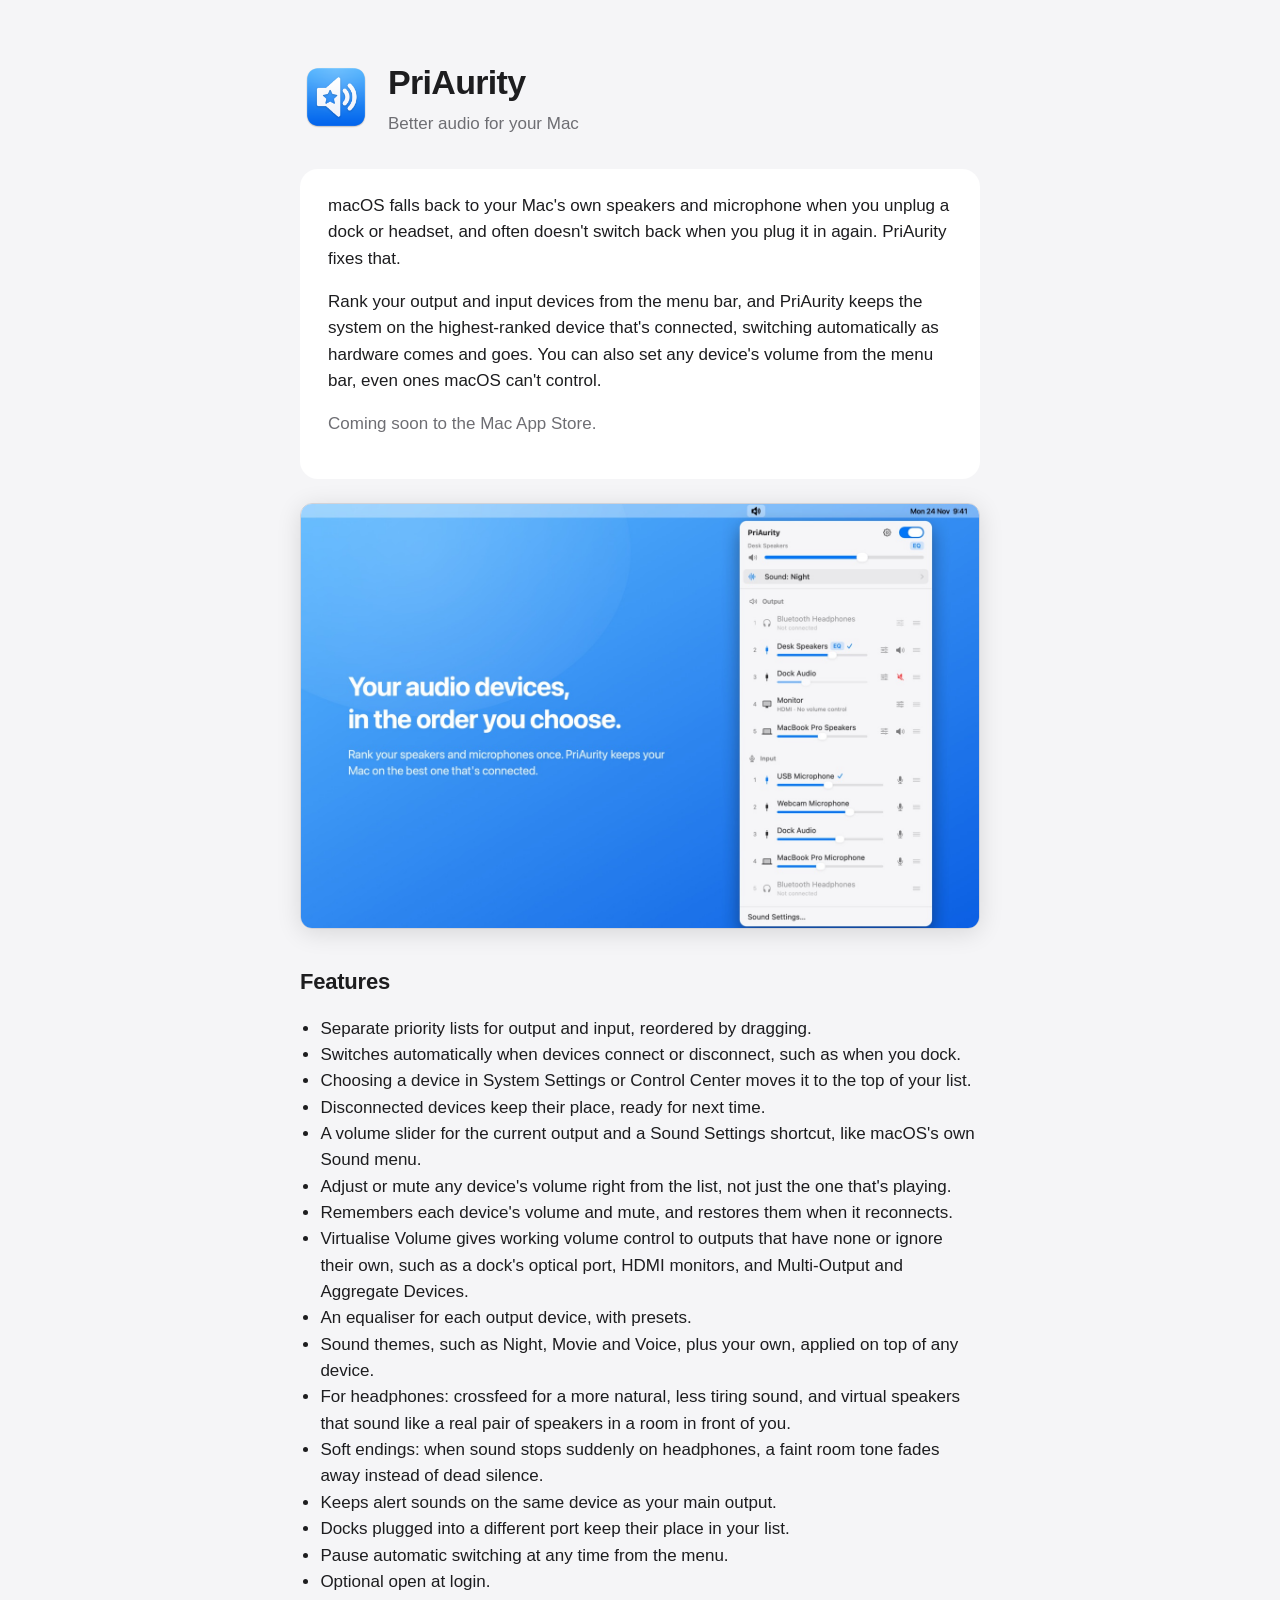
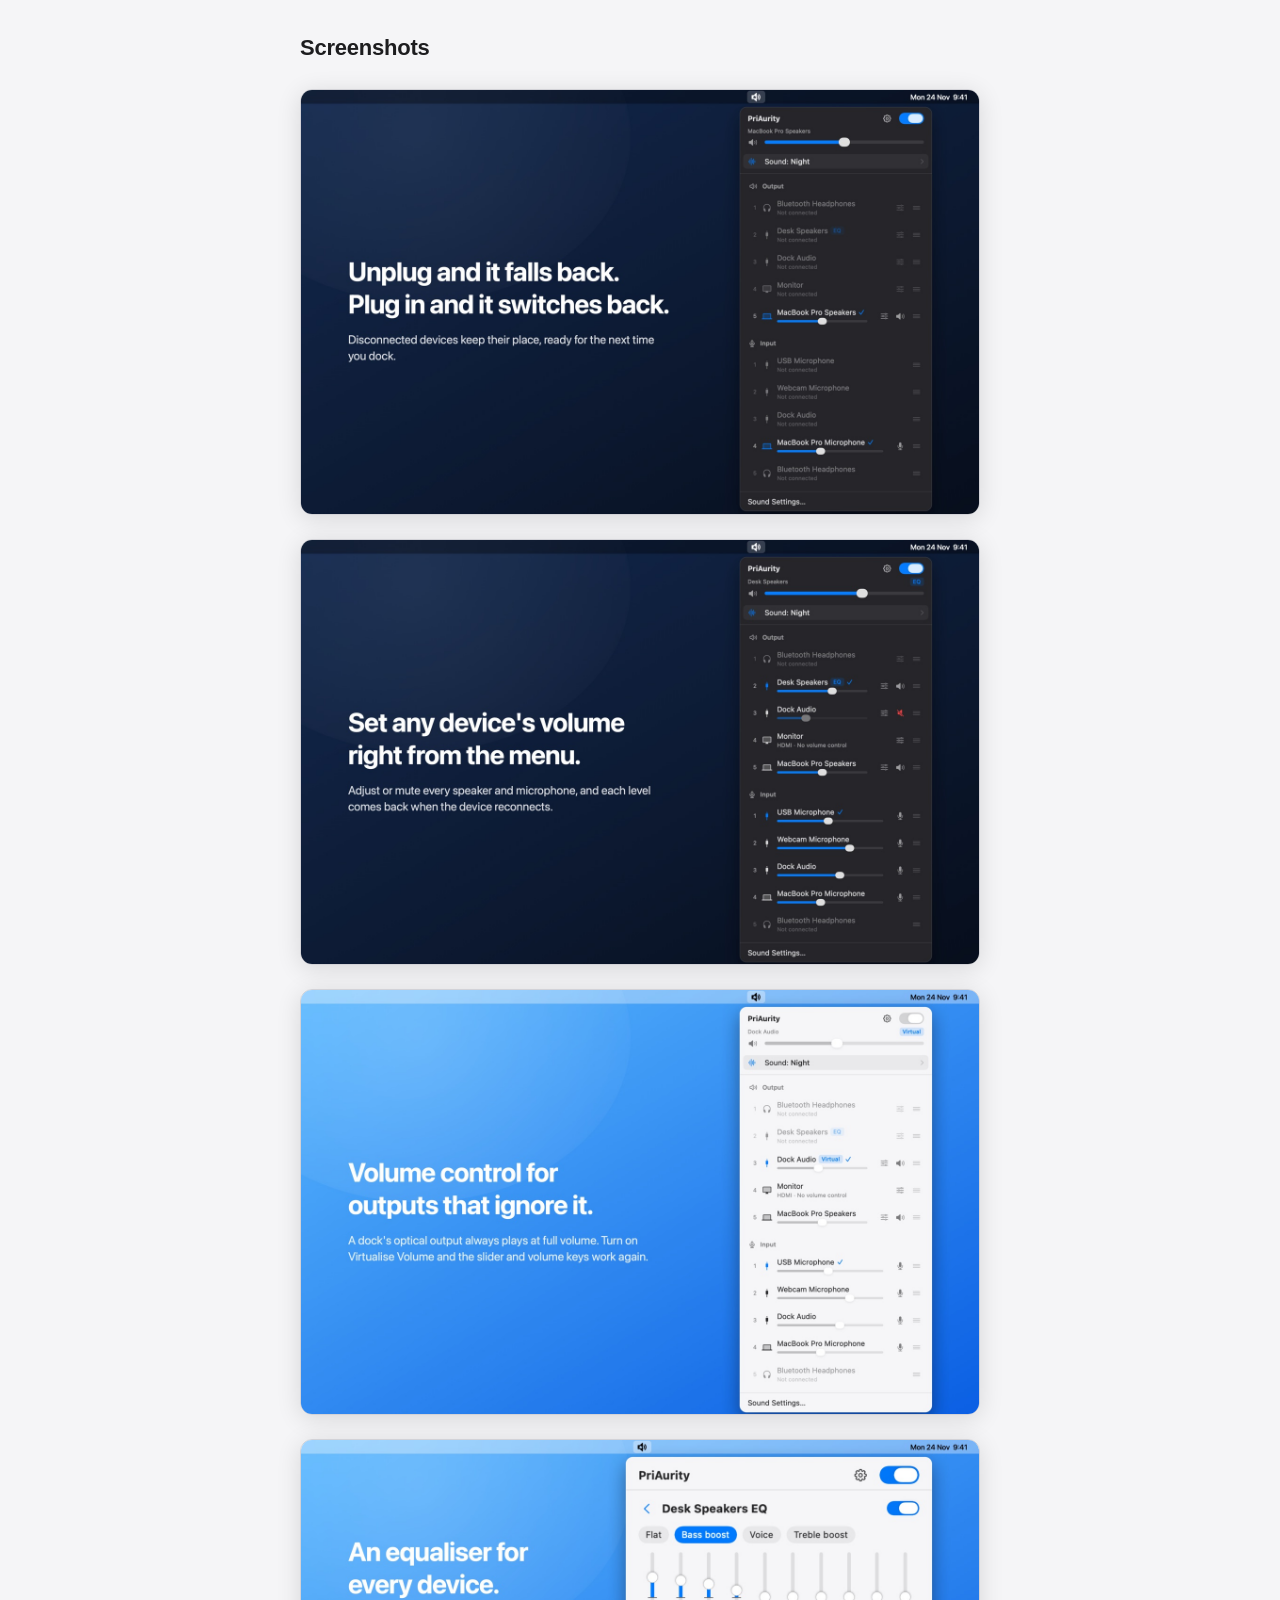
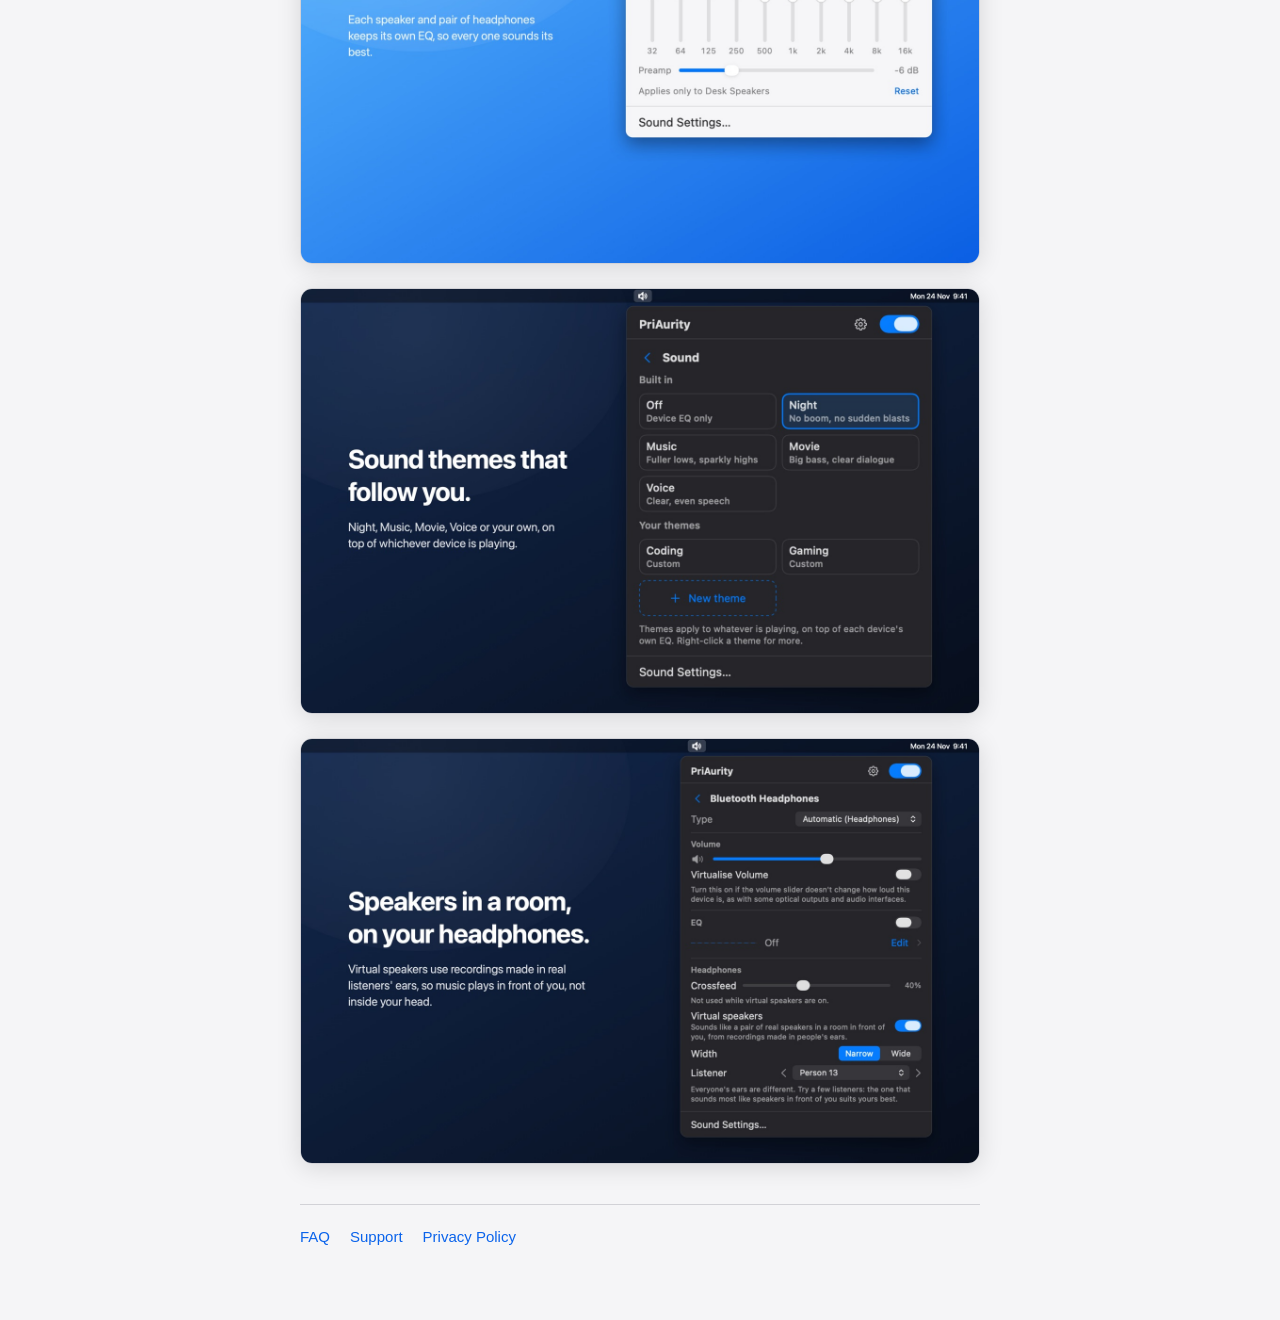
==== commit 99dbb531: "FAQ and features: soft endings" ====
--- a/index.html
+++ b/index.html
@@ -48,6 +48,8 @@
     <li>Sound themes, such as Night, Movie and Voice, plus your own, applied on top of any device.</li>
     <li>For headphones: crossfeed for a more natural, less tiring sound, and virtual speakers that
       sound like a real pair of speakers in a room in front of you.</li>
+    <li>Soft endings: when sound stops suddenly on headphones, a faint room tone fades away instead
+      of dead silence.</li>
     <li>Keeps alert sounds on the same device as your main output.</li>
     <li>Docks plugged into a different port keep their place in your list.</li>
     <li>Pause automatic switching at any time from the menu.</li>
